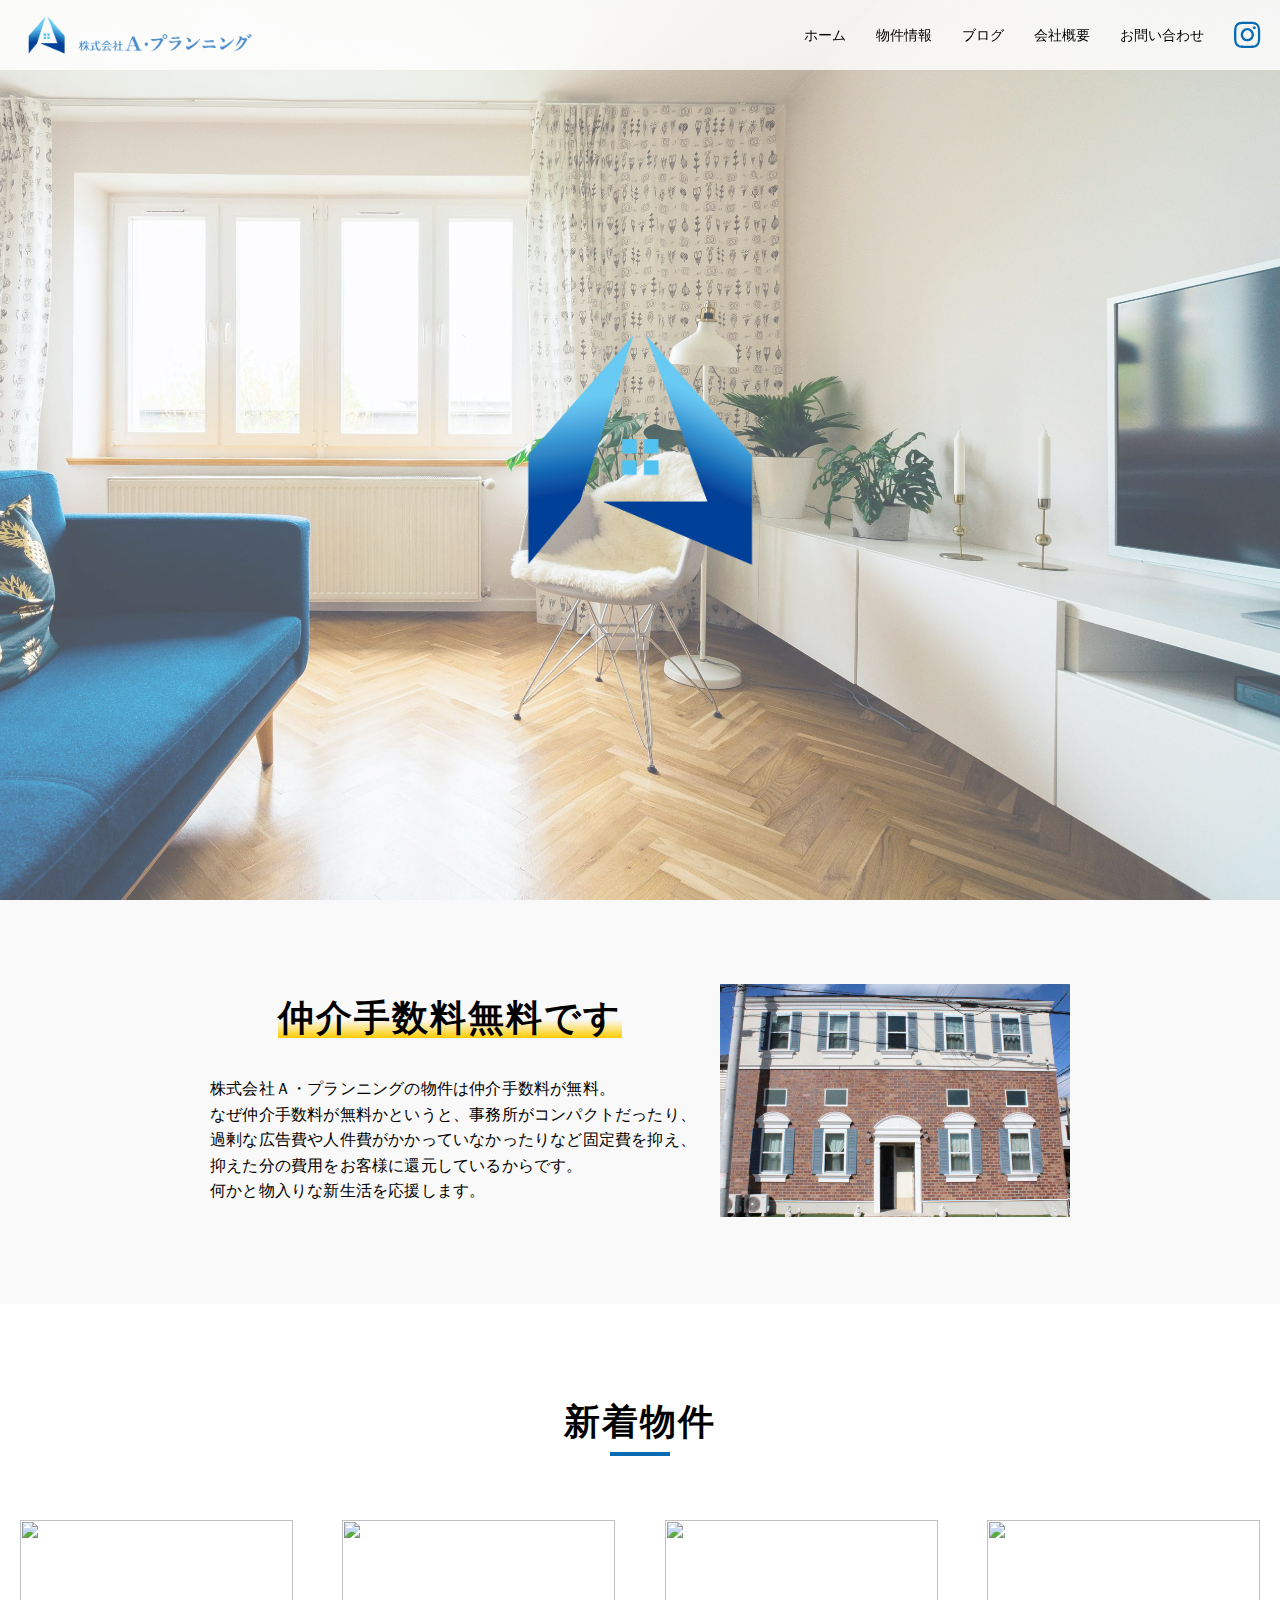
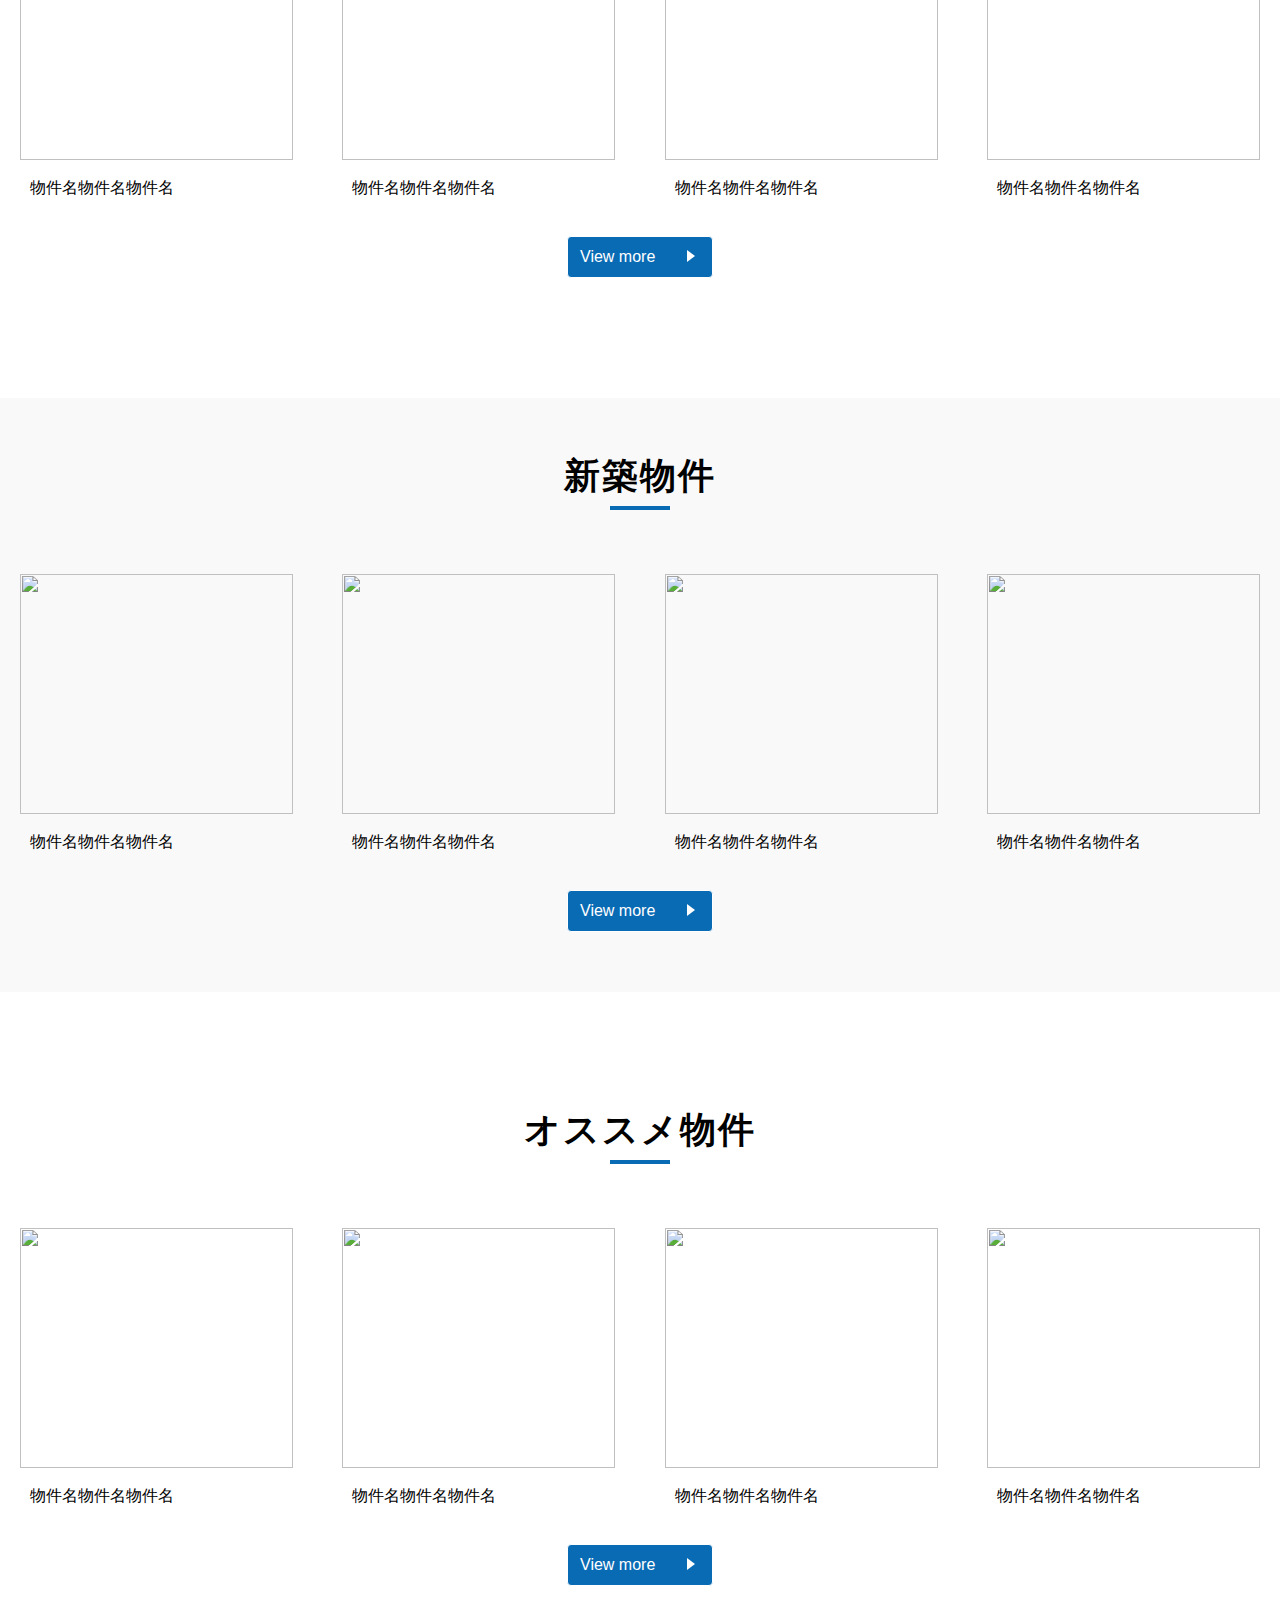
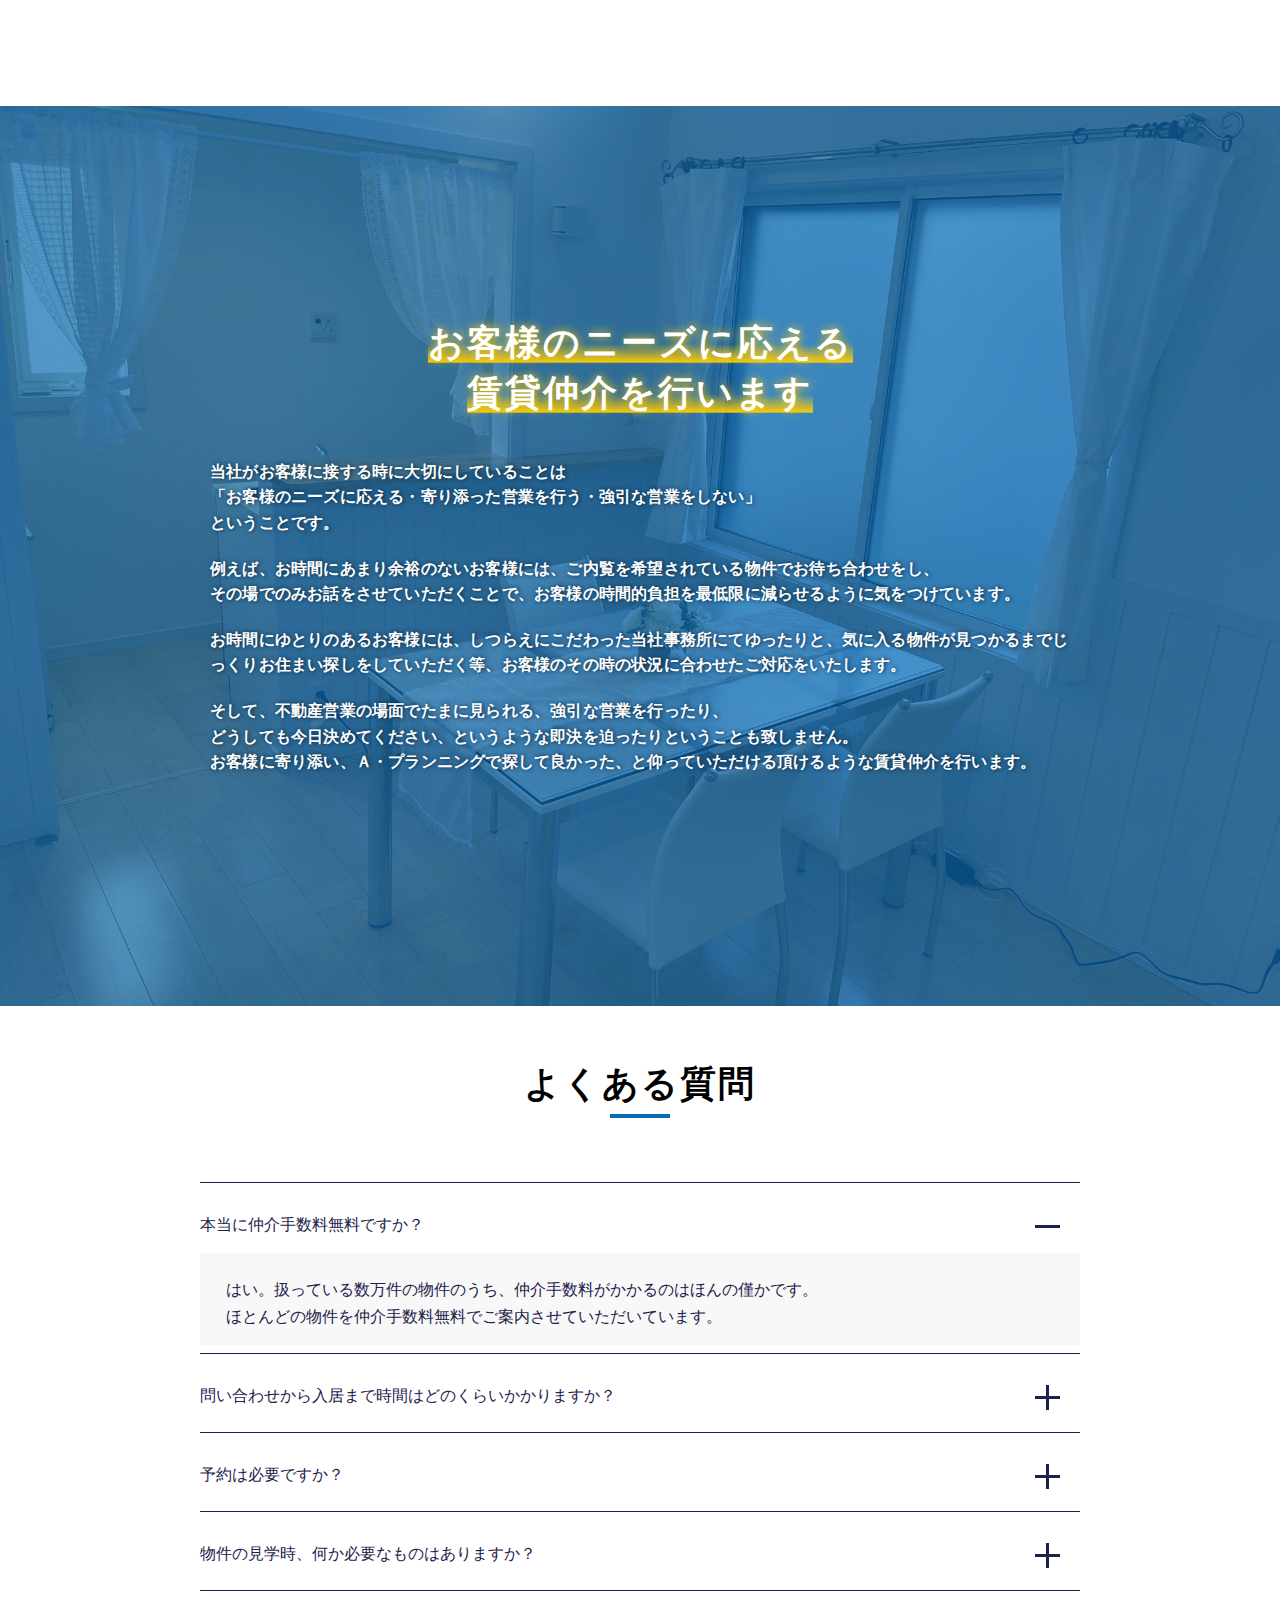
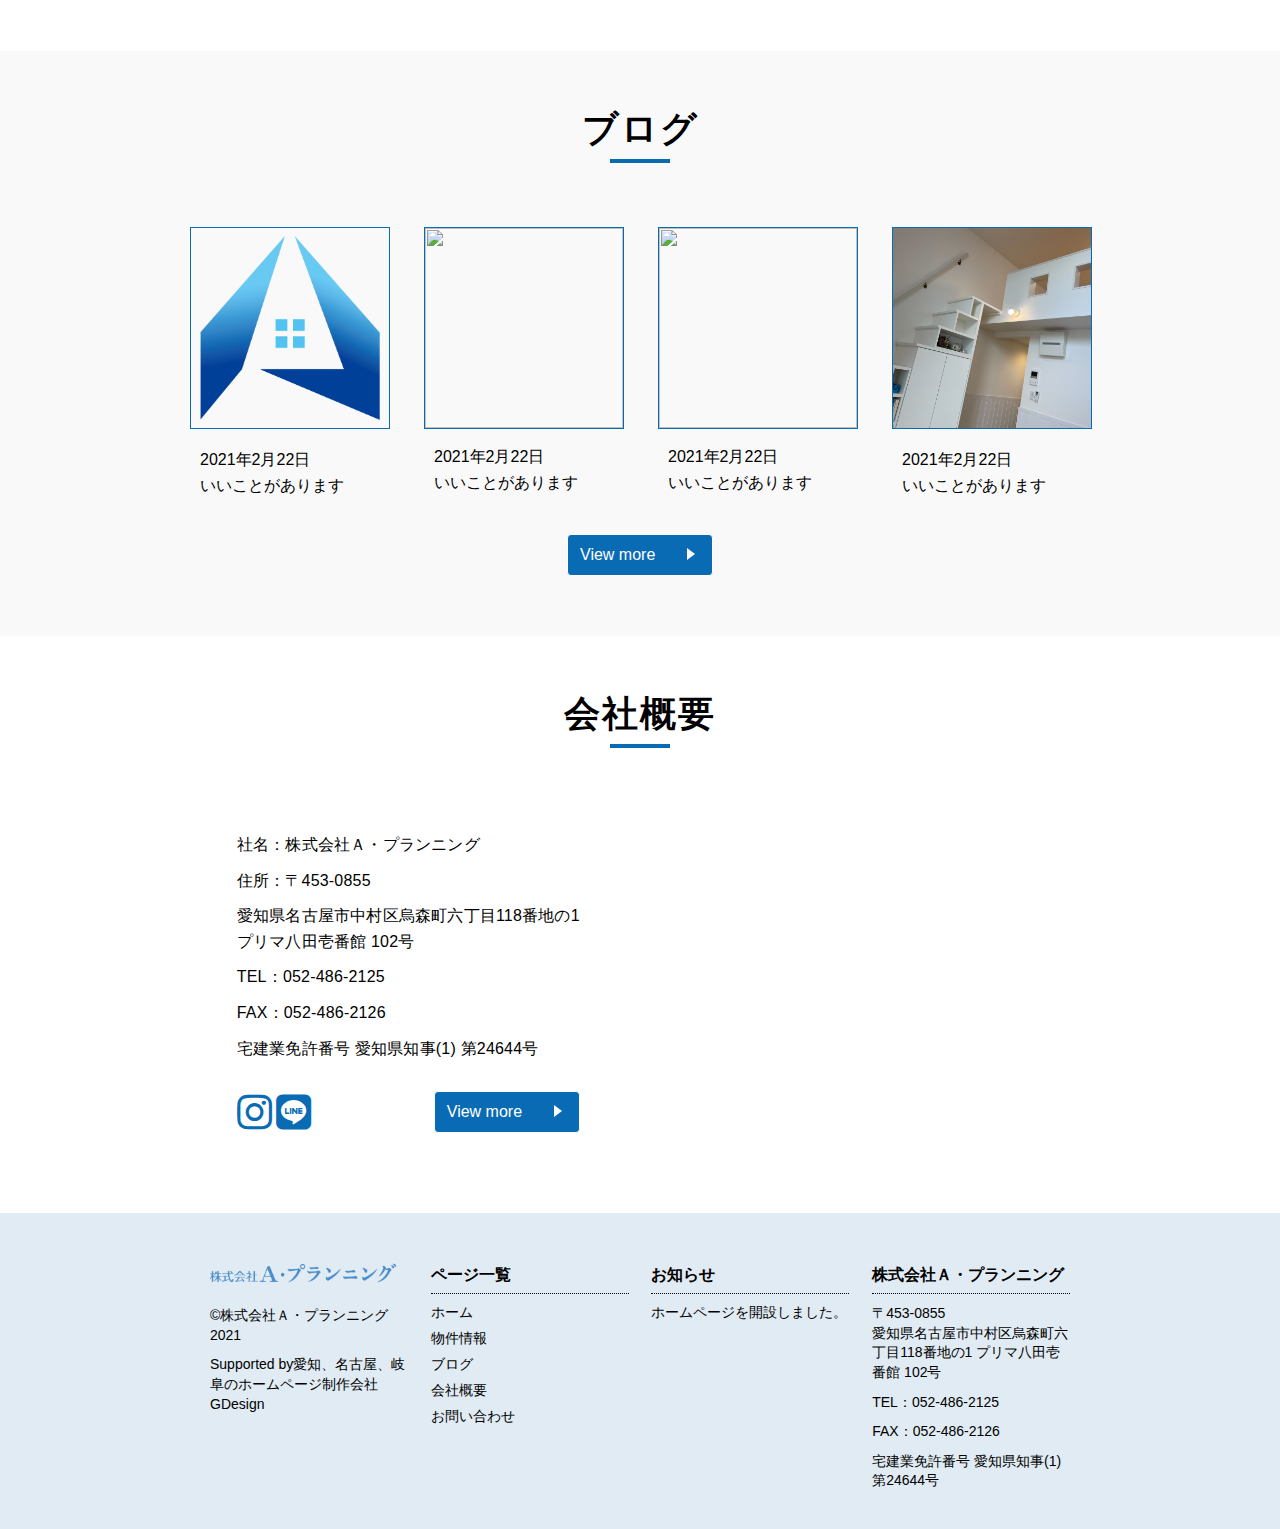
==== index.html @ 35272ea9 "Add files via upload" ====
<!DOCTYPE html>
<html lang="ja">

<head>
  <meta charset="UTF-8">
  <meta name="viewport" content="width=device-width, initial-scale=1.0">
  <meta name="description" content="">
  <title>株式会社Ａ・プランニング</title>
  <!-- ファビコン -->
  <link rel="icon" type="image/x-icon" href="img/favicon (1).ico">
  <!-- リセットcss -->
  <link rel="stylesheet" href="reset.css">
  <link rel="stylesheet" href="style.css">
  <link href="https://use.fontawesome.com/releases/v5.6.1/css/all.css" rel="stylesheet">

  <!-- swiper -->
  <!-- <link rel="stylesheet" href="https://cdnjs.cloudflare.com/ajax/libs/Swiper/4.5.0/css/swiper.min.css"> -->
  <!-- <script src="https://cdnjs.cloudflare.com/ajax/libs/Swiper/4.5.0/js/swiper.min.js"></script> -->
  <!-- aos -->
  <!-- <link href="https://unpkg.com/aos@2.3.1/dist/aos.css" rel="stylesheet"> -->
  <!-- flatpickr -->
  <!-- <link rel="stylesheet" href="https://cdn.jsdelivr.net/npm/flatpickr/dist/flatpickr.min.css"> -->
  <!-- flatpickrの色変更 -->
  <!-- <link rel="stylesheet" type="text/css" href="https://npmcdn.com/flatpickr/dist/themes/material_orange.css"> -->
  <!-- jquery -->
  <script src="https://code.jquery.com/jquery-3.5.1.min.js"></script>
</head>

<body>
  <header class="header">
    <div class="header__wrapper">
      <h1 class="header__title"><a href=""><img src="img/header-logo.png" alt="株式会社Ａ・プランニング" class="header__logo"
            width="280" height="50"></a>
      </h1>
      <div class="header__container">
        <nav class="header__nav">
          <ul class="header__list">
            <li class="header__menu"><a href="" class="header__link">ホーム</a></li>
            <li class="header__menu"><a href="" class="header__link">物件情報</a></li>
            <li class="header__menu"><a href="" class="header__link">ブログ</a></li>
            <li class="header__menu"><a href="" class="header__link">会社概要</a></li>
            <li class="header__menu"><a href="" class="header__link">お問い合わせ</a></li>
          </ul>
        </nav>
        <a href="#!" class="header__icon">
          <i class="fab fa-instagram"></i>
        </a>
        <!-- ハンバーガー -->
        <div class="header__button">
          <span class="header__button--line line1"></span>
          <span class="header__button--line line2"></span>
          <span class="header__button--line line3"></span>
        </div>
        <!-- ハンバーガーend -->
      </div>
    </div>
  </header>

  <!-- ドロワー -->
  <div class="drawer">
    <div class="drawer__container">
      <nav class="drawer__nav">
        <ul class="drawer__list">
          <li class="drawer__menu"><a href="" class="drawer__link">ホーム</a></li>
          <li class="drawer__menu"><a href="" class="drawer__link">物件情報</a></li>
          <li class="drawer__menu"><a href="" class="drawer__link">ブログ</a></li>
          <li class="drawer__menu"><a href="" class="drawer__link">会社概要</a></li>
          <li class="drawer__menu"><a href="" class="drawer__link">お問い合わせ</a></li>
        </ul>
      </nav>
      <!-- <a href="#!" class="drawer__icon">
        <i class="fab fa-instagram"></i>
      </a> -->
    </div>
  </div>

  <main>
    <section class="fv">
      <div class="fv__overlay"></div>
      <div class="fv__box">
        <img src="img/main-logo.png" alt="Aプランニング" class="fv__logo">
      </div>
    </section>

    <section class="message flex">
      <div class="message__wrapper">
        <div class="message__container">
          <h2 class="message__title title"><span class="bg">仲介手数料無料です</span></h2>
          <p class="message__content content">
            株式会社Ａ・プランニングの物件は仲介手数料が無料。<br>なぜ仲介手数料が無料かというと、事務所がコンパクトだったり、<br>過剰な広告費や人件費がかかっていなかったりなど固定費を抑え、<br>抑えた分の費用をお客様に還元しているからです。<br>何かと物入りな新生活を応援します。
          </p>
        </div>
        <div class="message__imagebox">
          <img src="img/IMG_8781.jpg" alt="" class="message__image">
        </div>
      </div>
    </section>

    <section class="newitems section">
      <h2 class="newitems__title title ba">新着物件</h2>
      <div class="newitems__wrapper section__wrapper">
        <figure class="newitem item">
          <img src="img/IMG_8780.JPG" alt="" class="newitem__image image">
          <figcaption class="newitem__name name">物件名物件名物件名</figcaption>
        </figure>
        <figure class="newitem item">
          <img src="img/IMG_8788.JPG" alt="" class="newitem__image image">
          <figcaption class="newitem__name name">物件名物件名物件名</figcaption>
        </figure>
        <figure class="newitem item">
          <img src="img/IMG_8780.JPG" alt="" class="newitem__image image">
          <figcaption class="newitem__name name">物件名物件名物件名</figcaption>
        </figure>
        <figure class="newitem item">
          <img src="img/IMG_8788.JPG" alt="" class="newitem__image image">
          <figcaption class="newitem__name name">物件名物件名物件名</figcaption>
        </figure>
      </div>
      <!-- pagenation -->
      <!-- viewmore -->
      <a href="" class="newitem__button button">View more</a>
    </section>

    <section class="pickups section">
      <div class="pickups__container">
        <h2 class="pickups__title title ba">新築物件</h2>
        <div class="pickups__wrapper section__wrapper">
          <figure class="pickup item">
            <img src="img/IMG_8788.JPG" alt="" class="pickup__image image">
            <figcaption class="pickup__name name">物件名物件名物件名</figcaption>
          </figure>
          <figure class="pickup item">
            <img src="img/IMG_8780.JPG" alt="" class="pickup__image image">
            <figcaption class="pickup__name name">物件名物件名物件名</figcaption>
          </figure>
          <figure class="pickup item">
            <img src="img/IMG_8788.JPG" alt="" class="pickup__image image">
            <figcaption class="pickup__name name">物件名物件名物件名</figcaption>
          </figure>
          <figure class="pickup item">
            <img src="img/IMG_8780.JPG" alt="" class="pickup__image image">
            <figcaption class="pickup__name name">物件名物件名物件名</figcaption>
          </figure>
        </div>
        <!-- pagenation -->
        <!-- viewmore -->
        <a href="" class="pickup__button button">View more</a>
      </div>
    </section>

    <section class="recommends section">
      <h2 class="recommends__title title ba">オススメ物件</h2>
      <div class="recommends__wrapper section__wrapper">
        <figure class="recommend item">
          <img src="img/IMG_8780.JPG" alt="" class="recommend__image image">
          <figcaption class="recommend__name name">物件名物件名物件名</figcaption>
        </figure>
        <figure class="recommend item">
          <img src="img/IMG_8788.JPG" alt="" class="recommend__image image">
          <figcaption class="recommend__name name">物件名物件名物件名</figcaption>
        </figure>
        <figure class="recommend item">
          <img src="img/IMG_8780.JPG" alt="" class="recommend__image image">
          <figcaption class="recommend__name name">物件名物件名物件名</figcaption>
        </figure>
        <figure class="recommend item">
          <img src="img/IMG_8788.JPG" alt="" class="recommend__image image">
          <figcaption class="recommend__name name">物件名物件名物件名</figcaption>
        </figure>
      </div>
      <!-- pagenation -->
      <!-- viewmore -->
      <a href="" class="recommend__button button">View more</a>
    </section>

    <section class="btm--message">
      <div class="btm--message__wrapper">
        <div class="btm--message__overlay"></div>
        <div class="btm--message__container">
          <h2 class="btm--message__title title"><span class="bg">お客様のニーズに応える<br>賃貸仲介を行います</span></h2>
          <p class="btm--message__content content">
            当社がお客様に接する時に大切にしていることは<br>「お客様のニーズに応える・寄り添った営業を行う・強引な営業をしない」<br>ということです。
          </p>
          <p class="btm--message__content content">
            例えば、お時間にあまり余裕のないお客様には、ご内覧を希望されている物件でお待ち合わせをし、<br>その場でのみお話をさせていただくことで、お客様の時間的負担を最低限に減らせるように気をつけています。
          </p>
          <p class="btm--message__content content">
            お時間にゆとりのあるお客様には、しつらえにこだわった当社事務所にてゆったりと、気に入る物件が見つかるまでじっくりお住まい探しをしていただく等、お客様のその時の状況に合わせたご対応をいたします。
          </p>
          <p class="btm--message__content content">
            そして、不動産営業の場面でたまに見られる、強引な営業を行ったり、<br>どうしても今日決めてください、というような即決を迫ったりということも致しません。<br>お客様に寄り添い、Ａ・プランニングで探して良かった、と仰っていただける頂けるような賃貸仲介を行います。
          </p>
        </div>
      </div>
    </section>


    <section class="qa">
      <h2 class="qa__title title ba">よくある質問</h2>
      <nav class="qa__nav">
        <ul class="qa__list">
          <li class="qa__question q-js open">本当に仲介手数料無料ですか？</li>
          <li class="qa__answer a-js open">はい。扱っている数万件の物件のうち、仲介手数料がかかるのはほんの僅かです。<br>ほとんどの物件を仲介手数料無料でご案内させていただいています。</li>
        </ul>
        <ul class="qa__list">
          <li class="qa__question q-js close">問い合わせから入居まで時間はどのくらいかかりますか？</li>
          <li class="qa__answer a-js close">即入居可の物件であれば、お客様からの書類ご提出にもよりますが最短で１週間ほどでのご入居も可能です。</li>
        </ul>
        <ul class="qa__list">
          <li class="qa__question q-js close">予約は必要ですか？</li>
          <li class="qa__answer a-js close">
            はい。当社は完全予約制でのご対応をさせていただいております。１組１組のお客様に丁寧にご提案させていただいております。お気軽にお問い合わせください。当日のご予約も承っております。</li>
        </ul>
        <ul class="qa__list">
          <li class="qa__question q-js close">物件の見学時、何か必要なものはありますか？</li>
          <li class="qa__answer a-js close">特にこちらからのご指定はありませんが、お急ぎの方や人気物件をご希望の方は身分証をお持ちいただけると早く審査に移れます。</li>
        </ul>
      </nav>
    </section>

    <section class="blog">
      <h2 class="blog__title title ba">ブログ</h2>
      <div class="blog__wrapper">
        <div class="blog__container">
          <img src="img/main-logo.png" alt="" class="blog__image">
          <p class="blog__date">2021年2月22日</p>
          <p class="blog__name">いいことがあります</p>
        </div>
        <div class="blog__container">
          <img src="img/IMG_8797.JPG" alt="" class="blog__image">
          <p class="blog__date">2021年2月22日</p>
          <p class="blog__name">いいことがあります</p>
        </div>
        <div class="blog__container">
          <img src="img/S__3104800.jpg" alt="" class="blog__image">
          <p class="blog__date">2021年2月22日</p>
          <p class="blog__name">いいことがあります</p>
        </div>
        <div class="blog__container">
          <img src="img/S__3104805.jpg" alt="" class="blog__image">
          <p class="blog__date">2021年2月22日</p>
          <p class="blog__name">いいことがあります</p>
        </div>
        <!-- pagenation -->
      </div>
      <a href="" class="blog__button">View more</a>
    </section>

    <section class="about">
      <h2 class="about__title title ba">会社概要</h2>
      <div class="about__wrapper flex">
        <div class="about__container">
          <p class="about__content content">社名：株式会社Ａ・プランニング</p>
          <p class="about__content content">住所：〒453-0855</p>
          <p class="about__content content">愛知県名古屋市中村区烏森町六丁目118番地の1<br class="pc-none">プリマ八田壱番館 102号</p>
          <p class="about__content content">TEL：052-486-2125</p>
          <p class="about__content content">FAX：052-486-2126</p>
          <p class="about__content content">宅建業免許番号 愛知県知事(1) 第24644号</p>
          <div class="about__inner">
            <div class="about__iconbox">
              <!-- インスタ -->
              <a href="#!" class="about__icon">
                <i class="fab fa-instagram large"></i>
              </a>
              <!-- LINE-->
              <a href="#!" class="about__icon">
                <i class="fab fa-line large"></i>
              </a>
            </div>
            <a href="" class="about__button">View more</a>
          </div>
        </div>
        <!-- google map-->
        <iframe
          src="https://www.google.com/maps/embed?pb=!1m18!1m12!1m3!1d3262.140665712375!2d136.85205971493951!3d35.15311246636163!2m3!1f0!2f0!3f0!3m2!1i1024!2i768!4f13.1!3m3!1m2!1s0x6003764d805bf479%3A0x9c7c9315e86b36c0!2z44CSNDUzLTA4NTUg5oSb55-l55yM5ZCN5Y-k5bGL5biC5Lit5p2R5Yy654OP5qOu55S677yW5LiB55uu77yR77yR77yY!5e0!3m2!1sja!2sjp!4v1614281266652!5m2!1sja!2sjp"
          width="420" height="300" style="border:0;" allowfullscreen="" loading="lazy" class="about__map"></iframe>
      </div>
    </section>

    <section class="footer">
      <div class="footer__wrapper">
        <div class="footer__container">
          <a href="" class="footer__link"><img src="img/syamei .png" alt="" class="footer__logo"></a>
          <p class="footer__content">©︎<a href="" class="footer__link">株式会社Ａ・プランニング2021</a></p>
          <p class="footer__content">Supported by<a href="http://gdesign.nagoya/"
              class="footer__link">愛知、名古屋、岐阜のホームページ制作会社GDesign</a></p>
        </div>
        <div class="footer__container page">
          <h3 class="footer__subtitle">ページ一覧</h3>
          <ul class="footer__list page">
            <li class="footer__menu page"><a href="" class="footer__link">ホーム</a></li>
            <li class="footer__menu page"><a href="" class="footer__link">物件情報</a></li>
            <li class="footer__menu page"><a href="" class="footer__link">ブログ</a></li>
            <li class="footer__menu page"><a href="" class="footer__link">会社概要</a></li>
            <li class="footer__menu page"><a href="" class="footer__link">お問い合わせ</a></li>
          </ul>
        </div>

        <table class="footer__table">
          <tr>
            <td><a href="" class="footer__link">ホーム</a></td>
            <td><a href="" class="footer__link">物件情報</a></td>
          </tr>
          <tr>
            <td><a href="" class="footer__link">ブログ</a></td>
            <td><a href="" class="footer__link">会社概要</a></td>
          </tr>
          <tr>
            <td><a href="" class="footer__link">お問い合わせ</a></td>
            <td><a href="" class="footer__link">お問い合わせ</a></td>
          </tr>
        </table>

        <div class="footer__container">
          <h3 class="footer__subtitle">お知らせ</h3>
          <ul class="footer__list">
            <li class="footer__menu"><a href="" class="footer__link">ホームページを開設しました。</a></li>
          </ul>
        </div>

        <div class="footer__container">
          <h3 class="footer__subtitle">株式会社Ａ・プランニング</h3>
          <p class="footer__content">〒453-0855<br>愛知県名古屋市中村区烏森町六丁目118番地の1 プリマ八田壱番館 102号</p>
          <p class="footer__content">TEL：052-486-2125</p>
          <p class="footer__content">FAX：052-486-2126</p>
          <p class="footer__content">宅建業免許番号 愛知県知事(1) 第24644号</p>
        </div>
      </div>
    </section>




  </main>



  <!-- aos -->
  <!-- <script src="https://unpkg.com/aos@2.3.1/dist/aos.js"></script>
  <script>
    AOS.init();
  </script> -->
  <!-- flatpickr -->
  <!-- <script src="https://cdn.jsdelivr.net/npm/flatpickr"></script>
  <script src="https://cdn.jsdelivr.net/npm/flatpickr/dist/l10n/ja.js"></script> -->
  <!-- <script>
    flatpickr.localize(flatpickr.l10ns.ja);
    flatpickr('#calendar', {
      minDate: "today",
      mode: "range"
    });
  </script> -->
  <!-- jquery -->
  <script src="https://ajax.googleapis.com/ajax/libs/jquery/2.2.4/jquery.min.js"></script>
  <script src="js/main.js"></script>
</body>

</html>
---- style.css ----
@charset "UTF-8";
/*
Theme Name: 株式会社Ａ・プランニング
*/
html {
  font-size: 10px;
}

@media screen and (max-width: 499px) {
  html {
    font-size: 8px;
  }
}

body {
  font-family: "游ゴシック体", "Yu Gothic", "ヒラギノ角ゴ Pro", "Hiragino Kaku Gothic Pro", "メイリオ", "Meiryo UI", "MS Pゴシック", "MS PGothic", sans-serif;
  font-size: 16px;
}

.fab.fa-instagram {
  font-size: 3rem;
  color: #0a6bb5;
}

.fab.fa-instagram.large {
  font-size: 4rem;
}

.fab.fa-line {
  font-size: 3rem;
  color: #0a6bb5;
}

.fab.fa-line.large {
  font-size: 4rem;
}

.title {
  margin-bottom: 40px;
  font-size: 3.6rem;
  letter-spacing: 2px;
  text-align: center;
  position: relative;
}

.title.ba {
  margin-bottom: 80px;
}

.title.ba:before {
  content: "";
  position: absolute;
  bottom: -16px;
  left: 50%;
  transform: translate(-50%, 0);
  display: inline-block;
  width: 60px;
  height: 4px;
  background-color: #0a6bb5;
}

.title > span.bg {
  background: linear-gradient(transparent 55%, #ffcc00);
}

.content {
  font-size: 1.6rem;
  line-height: 1.6;
  letter-spacing: 0.2px;
}

.header {
  width: 100%;
  height: 70px;
  padding: 0 20px;
  background: rgba(255, 255, 255, 0.8);
  box-sizing: border-box;
  position: fixed;
  top: 0;
  left: 0;
  z-index: 10;
}

.header__wrapper {
  width: 100%;
  height: 100%;
  padding: 10px 0px;
  box-sizing: border-box;
  display: flex;
  justify-content: space-between;
  align-items: center;
}

.header__title {
  width: 240px;
  height: 50px;
}

.header__logo {
  width: 100%;
  height: 100%;
  object-fit: cover;
}

.header__container {
  display: flex;
  justify-content: space-between;
  align-items: center;
}

.header__nav {
  display: flex;
  align-items: center;
}

.header__list {
  display: flex;
  justify-content: space-between;
  align-items: center;
}

.header__menu {
  margin-right: 30px;
}

.header__link {
  font-size: 1.4rem;
  color: black;
}

.header__link:hover {
  text-decoration: underline;
}

.header__icon {
  display: inline-block;
}

.header__icon:hover {
  cursor: pointer;
}

.header__button {
  width: 50px;
  height: 50px;
  position: relative;
  display: none;
}

.header__button:hover {
  cursor: pointer;
}

.header__button--line {
  display: block;
  width: 30px;
  height: 2px;
  background: black;
  position: absolute;
  left: 8px;
}

.header__button--line.line1 {
  top: 11px;
}

.header__button--line.line1.open {
  top: 22px;
  transform: rotate(-45deg);
}

.header__button--line.line2 {
  top: 22px;
}

.header__button--line.line2.open {
  display: none;
}

.header__button--line.line3 {
  top: 33px;
}

.header__button--line.line3.open {
  top: 22px;
  transform: rotate(45deg);
}

@media screen and (max-width: 767px) {
  .header {
    width: 100%;
    height: 70px;
    padding: 0 20px;
    background: rgba(255, 255, 255, 0.3);
    box-sizing: border-box;
    position: fixed;
    top: 0;
    left: 0;
    z-index: 10;
  }
  .header__wrapper {
    width: 100%;
    height: 100%;
    padding: 10px 0px;
    box-sizing: border-box;
    display: flex;
    justify-content: space-between;
    align-items: center;
  }
  .header__title {
    width: 240px;
    height: 50px;
  }
  .header__logo {
    width: 100%;
    height: 100%;
    object-fit: cover;
  }
  .header__container {
    display: flex;
    justify-content: space-between;
    align-items: center;
  }
  .header__nav {
    display: flex;
    align-items: center;
    display: none;
  }
  .header__list {
    display: flex;
    justify-content: space-between;
    align-items: center;
  }
  .header__menu {
    margin-right: 40px;
  }
  .header__link {
    font-size: 1.4rem;
    color: black;
  }
  .header__link:hover {
    text-decoration: underline;
  }
  .header__icon {
    display: inline-block;
    margin: 0 20px;
  }
  .header__button {
    width: 50px;
    height: 50px;
    position: relative;
    display: block;
  }
  .header__button--line {
    display: block;
    width: 30px;
    height: 2px;
    background: black;
    position: absolute;
    left: 8px;
  }
  .header__button--line.line1 {
    top: 11px;
  }
  .header__button--line.line2 {
    top: 22px;
  }
  .header__button--line.line3 {
    top: 33px;
  }
}

.drawer {
  width: 100%;
  height: calc(100vh - 70px);
  margin-top: 70px;
  background: rgba(0, 0, 0, 0.3);
  position: fixed;
  top: 0;
  left: 0;
  z-index: 10;
  display: none;
}

.drawer__container {
  width: 100%;
  height: 100%;
  padding-top: 40px;
  box-sizing: border-box;
  display: flex;
  flex-direction: column;
  justify-content: start;
  align-items: center;
}

.drawer__menu {
  margin-bottom: 20px;
}

.drawer__link {
  font-size: 1.6rem;
  color: black;
}

.fv {
  width: 100%;
  height: 100vh;
  background-image: url(img/main1.jpg);
  background-position: center center;
  background-repeat: no-repeat;
  background-size: cover;
  background-attachment: scroll;
  position: relative;
}

.fv__overlay {
  width: 100%;
  height: 100vh;
  background: rgba(255, 255, 255, 0.3);
  position: absolute;
  top: 0;
  left: 0;
  z-index: 2;
}

.fv__box {
  width: 540px;
  height: 250px;
  position: absolute;
  top: 50%;
  left: 50%;
  transform: translate(-50%, -50%);
  z-index: 3;
}

.fv__logo {
  width: 100%;
  height: 100%;
  object-fit: contain;
}

@media screen and (max-width: 767px) {
  .fv {
    width: 100%;
    height: 100vh;
    margin-bottom: 60px;
    background-image: url(img/main1.jpg);
    background-position: center center;
    background-repeat: no-repeat;
    background-size: cover;
    background-attachment: scroll;
    position: relative;
  }
  .fv__overlay {
    width: 100%;
    height: 100vh;
    background: rgba(255, 255, 255, 0.3);
    position: absolute;
    top: 0;
    left: 0;
    z-index: 2;
  }
  .fv__box {
    width: 30%;
    height: 24%;
    position: absolute;
    top: 50%;
    left: 50%;
    transform: translate(-50%, -50%);
    z-index: 3;
  }
  .fv__logo {
    width: 100%;
    height: 100%;
    object-fit: contain;
  }
}

.message {
  width: 100%;
  padding: 80px 0;
  margin-bottom: 40px;
  background: rgba(227, 227, 227, 0.2);
}

.message__wrapper {
  width: 100%;
  max-width: 900px;
  padding: 0 20px;
  margin: 0 auto;
  box-sizing: border-box;
  display: flex;
  align-items: center;
}

.message__container {
  width: 500px;
  padding: 20px 20px 20px 0;
  box-sizing: border-box;
}

.message__content {
  white-space: nowrap;
}

.message__content.wrap {
  white-space: normal;
}

.message__imagebox {
  width: calc(100% - 500px);
  height: auto;
  padding-left: 10px;
  box-sizing: border-box;
}

.message__image {
  width: 100%;
  object-fit: contain;
}

@media screen and (max-width: 767px) {
  .message {
    width: 100%;
    padding: 80px 0;
    margin-bottom: 40px;
    background: rgba(227, 227, 227, 0.2);
  }
  .message__wrapper {
    width: 100%;
    max-width: 900px;
    padding: 0 20px;
    margin: 0 auto;
    box-sizing: border-box;
    display: flex;
    align-items: center;
    flex-direction: column;
  }
  .message__container {
    width: 500px;
    width: 100%;
    padding: 0;
    padding-bottom: 20px;
    box-sizing: border-box;
  }
  .message__content {
    white-space: normal;
    text-align: center;
  }
  .message__content.wrap {
    white-space: normal;
  }
  .message__imagebox {
    width: calc(100% - 420px);
    width: 100%;
    height: auto;
    height: 300px;
  }
  .message__image {
    width: 100%;
    height: 100%;
    object-fit: cover;
  }
}

.section {
  width: 100%;
  padding: 60px 20px;
  margin-bottom: 60px;
  box-sizing: border-box;
}

.section.pickups {
  background: rgba(227, 227, 227, 0.2);
}

.section__wrapper {
  width: 100%;
  box-sizing: border-box;
  margin: 0 auto;
  display: flex;
  justify-content: space-between;
}

@media screen and (max-width: 767px) {
  .section__wrapper {
    display: flex;
    flex-wrap: wrap;
  }
}

.item {
  width: 22%;
  margin-bottom: 40px;
}

@media screen and (max-width: 767px) {
  .item {
    width: 45%;
  }
}

@media screen and (max-width: 499px) {
  .item {
    width: 100%;
  }
}

.image {
  width: 100%;
  height: 240px;
  padding-bottom: 20px;
  object-fit: cover;
}

.name {
  font-size: 1.6rem;
  padding-left: 10px;
}

.button {
  display: block;
  width: 120px;
  padding: 12px;
  margin: 0 auto;
  font-size: 1.6rem;
  border: 1px solid;
  border-radius: 4px;
  background: #0a6bb5;
  color: white;
  position: relative;
}

.button:after {
  content: "";
  display: inline-block;
  width: 0;
  height: 0;
  margin: 0 0 0 2em;
  border: 6px solid transparent;
  border-right: 0 solid transparent;
  border-left: 8px solid white;
}

.btm--message {
  width: 100%;
  margin: 0 auto 60px;
}

.btm--message__wrapper {
  width: 100%;
  height: 100vh;
  background-image: url(img/S__3104794.jpg);
  background-position: center;
  background-repeat: no-repeat;
  background-size: cover;
  background-attachment: scroll;
  position: relative;
  z-index: 0;
}

.btm--message__overlay {
  width: 100%;
  height: 100vh;
  background: rgba(10, 107, 181, 0.7);
  position: absolute;
  top: 0;
  left: 0;
  z-index: 2;
}

.btm--message__container {
  width: 100%;
  max-width: 900px;
  padding: 40px 20px;
  margin: 0 auto;
  box-sizing: border-box;
  position: absolute;
  top: 50%;
  left: 50%;
  transform: translate(-50%, -50%);
  z-index: 3;
}

.btm--message__title {
  color: white;
  line-height: 1.4;
  text-shadow: #ffcc00 1px 0 10px;
}

.btm--message__content {
  color: white;
  font-weight: bold;
  margin-bottom: 20px;
  text-shadow: #00213a 1px 0 4px;
}

@media screen and (max-width: 767px) {
  .btm--message {
    width: 100%;
    margin: 0 auto 60px;
  }
  .btm--message__wrapper {
    width: 100%;
    height: 120vh;
    background-image: url(img/S__3104794.jpg);
    background-position: center;
    background-repeat: no-repeat;
    background-size: cover;
    background-attachment: scroll;
    position: relative;
    z-index: 0;
  }
  .btm--message__overlay {
    width: 100%;
    height: 120vh;
    background: rgba(10, 107, 181, 0.7);
    position: absolute;
    top: 0;
    left: 0;
    z-index: 2;
  }
  .btm--message__container {
    width: 100%;
    max-width: 900px;
    padding: 40px 20px;
    margin: 0 auto;
    box-sizing: border-box;
    position: absolute;
    top: 50%;
    left: 50%;
    transform: translate(-50%, -50%);
    z-index: 3;
  }
  .btm--message__title {
    color: white;
    line-height: 1.4;
    text-shadow: #ffcc00 1px 0 10px;
  }
  .btm--message__content {
    color: white;
    margin-bottom: 20px;
    text-shadow: #00213a 1px 0 4px;
  }
}

.qa {
  width: 100%;
  margin-bottom: 60px;
}

.qa__nav {
  width: 100%;
  max-width: 900px;
  box-sizing: border-box;
  margin: 0 auto;
  padding: 0 10px;
}

.qa__list {
  border-top: 1px solid #1B224C;
  padding: 0 0 7.5px 0;
}

.qa__list:nth-of-type(4) {
  border-bottom: 1px solid #1B224C;
}

.qa__question {
  width: 100%;
  font-size: 1.6rem;
  color: #1B224C;
  line-height: 1.6875;
  padding: 28.5px 0 15px;
  position: relative;
}

.qa__question::after, .qa__question::before {
  display: inline-block;
  content: "";
  width: 25px;
  height: 3px;
  background: #1B224C;
  position: absolute;
  bottom: 25px;
  right: 20.5px;
}

.qa__question.close::after {
  transform: rotate(90deg);
}

.qa__answer {
  width: 100%;
  font-size: 1.6rem;
  color: #1B224C;
  line-height: 1.6875;
  background: #f8f8f8;
  box-sizing: border-box;
  padding: 23px 10px 15px 25.5px;
}

.qa__answer.close {
  display: none;
}

@media screen and (max-width: 999px) {
  .qa__question {
    box-sizing: border-box;
    padding: 28.5px 10px 15px;
  }
}

.blog {
  width: 100%;
  padding: 60px 20px;
  margin-bottom: 60px;
  box-sizing: border-box;
  background: rgba(227, 227, 227, 0.2);
}

.blog__wrapper {
  width: 100%;
  max-width: 900px;
  box-sizing: border-box;
  margin: 0 auto;
  display: flex;
  justify-content: space-between;
}

.blog__container {
  width: 22%;
  margin-bottom: 40px;
}

.blog__image {
  width: 100%;
  height: 200px;
  object-fit: cover;
  border: 1px solid #0a6bb5;
  margin-bottom: 20px;
}

.blog__date {
  font-size: 1.6rem;
  padding-left: 10px;
  margin-bottom: 10px;
}

.blog__name {
  font-size: 1.6rem;
  padding-left: 10px;
}

.blog__button {
  display: block;
  width: 120px;
  padding: 12px;
  margin: 0 auto;
  font-size: 1.6rem;
  border: 1px solid;
  border-radius: 4px;
  background: #0a6bb5;
  color: white;
}

.blog__button:after {
  content: "";
  display: inline-block;
  width: 0;
  height: 0;
  margin: 0 0 0 2em;
  border: 6px solid transparent;
  border-right: 0 solid transparent;
  border-left: 8px solid white;
}

@media screen and (max-width: 767px) {
  .blog__wrapper {
    display: flex;
    flex-wrap: wrap;
  }
  .blog__container {
    width: 45%;
  }
}

@media screen and (max-width: 499px) {
  .blog__container {
    width: 100%;
  }
}

.about {
  width: 100%;
  margin-bottom: 60px;
}

.about__wrapper {
  display: flex;
  justify-content: space-around;
  max-width: 900px;
  padding: 0 20px;
  margin: 0 auto;
  box-sizing: border-box;
}

.about__container {
  padding: 20px 20px 20px 10px;
  box-sizing: border-box;
}

.about__content {
  margin-bottom: 10px;
}

.about__inner {
  display: flex;
  justify-content: space-between;
  align-items: center;
  padding-top: 20px;
}

.about__icon {
  display: inline-block;
}

.about__icon:hover {
  cursor: pointer;
}

.about__button {
  display: block;
  width: 120px;
  padding: 12px;
  font-size: 1.6rem;
  border: 1px solid;
  border-radius: 4px;
  background: #0a6bb5;
  color: white;
}

.about__button:after {
  content: "";
  display: inline-block;
  width: 0;
  height: 0;
  margin: 0 0 0 2em;
  border: 6px solid transparent;
  border-right: 0 solid transparent;
  border-left: 8px solid white;
}

@media screen and (max-width: 767px) {
  .about {
    width: 100%;
    margin-bottom: 60px;
  }
  .about__wrapper {
    display: block;
    max-width: 900px;
    margin: 0 auto;
  }
  .about__container {
    padding: 20px 20px;
    box-sizing: border-box;
  }
  .about__content {
    margin-bottom: 10px;
  }
  .about__map {
    width: 100%;
  }
}

.footer {
  width: 100%;
  padding: 54px 0 28px;
  background: rgba(180, 205, 225, 0.4);
}

.footer__wrapper {
  width: 100%;
  max-width: 900px;
  padding: 0 20px;
  margin: 0 auto;
  box-sizing: border-box;
  display: flex;
  justify-content: space-between;
}

.footer__container {
  width: 23%;
}

.footer__logo {
  width: 100%;
  height: 24px;
  object-fit: cover;
  margin: -6px 0 18px -6px;
}

.footer__content {
  font-size: 1.4rem;
  line-height: 1.4;
  margin-bottom: 10px;
}

.footer__link {
  text-decoration: none;
  font-size: 1.4rem;
  color: black;
}

.footer__link:hover {
  color: rgba(0, 0, 0, 0.3);
}

.footer__subtitle {
  font-size: 1.6rem;
  margin-bottom: 10px;
  padding-bottom: 10px;
  border-bottom: 1px dotted;
}

.footer__list {
  list-style: none;
}

.footer__menu {
  margin-bottom: 10px;
}

.footer__table {
  display: none;
}

@media screen and (max-width: 679px) {
  .footer {
    width: 100%;
    padding: 54px 0 28px;
    background: rgba(180, 205, 225, 0.4);
  }
  .footer__wrapper {
    width: 100%;
    max-width: 900px;
    padding: 0 20px;
    margin: 0 auto;
    box-sizing: border-box;
    display: block;
  }
  .footer__container {
    width: 23%;
    width: 100%;
    display: flex;
    flex-direction: column;
    justify-content: center;
    margin-bottom: 20px;
  }
  .footer__container.page {
    display: none;
  }
  .footer__link {
    text-align: center;
  }
  .footer__logo {
    width: 80%;
    height: 24px;
    height: 60px;
    object-fit: cover;
    margin: 0 auto 20px;
  }
  .footer__content {
    font-size: 1.4rem;
    line-height: 1.4;
    margin-bottom: 10px;
  }
  .footer__link {
    text-decoration: none;
    font-size: 1.4rem;
    color: black;
  }
  .footer__link:hover {
    color: rgba(0, 0, 0, 0.3);
  }
  .footer__subtitle {
    font-size: 1.6rem;
    margin-bottom: 10px;
    padding-bottom: 10px;
    border-bottom: 1px dotted;
  }
  .footer__list {
    list-style: none;
  }
  .footer__menu {
    margin-bottom: 10px;
  }
  .footer__menu.page {
    border: 1px solid;
  }
  .footer__table {
    display: table;
    width: 100%;
    table-layout: fixed;
    margin-bottom: 20px;
    border-collapse: collapse;
    margin-bottom: 40px;
  }
}

td {
  border-top: 1px dotted;
  border-bottom: 1px dotted;
  padding: 10px 0 10px 10px;
}

td:nth-of-type(2n) {
  border-left: 1px dotted;
}
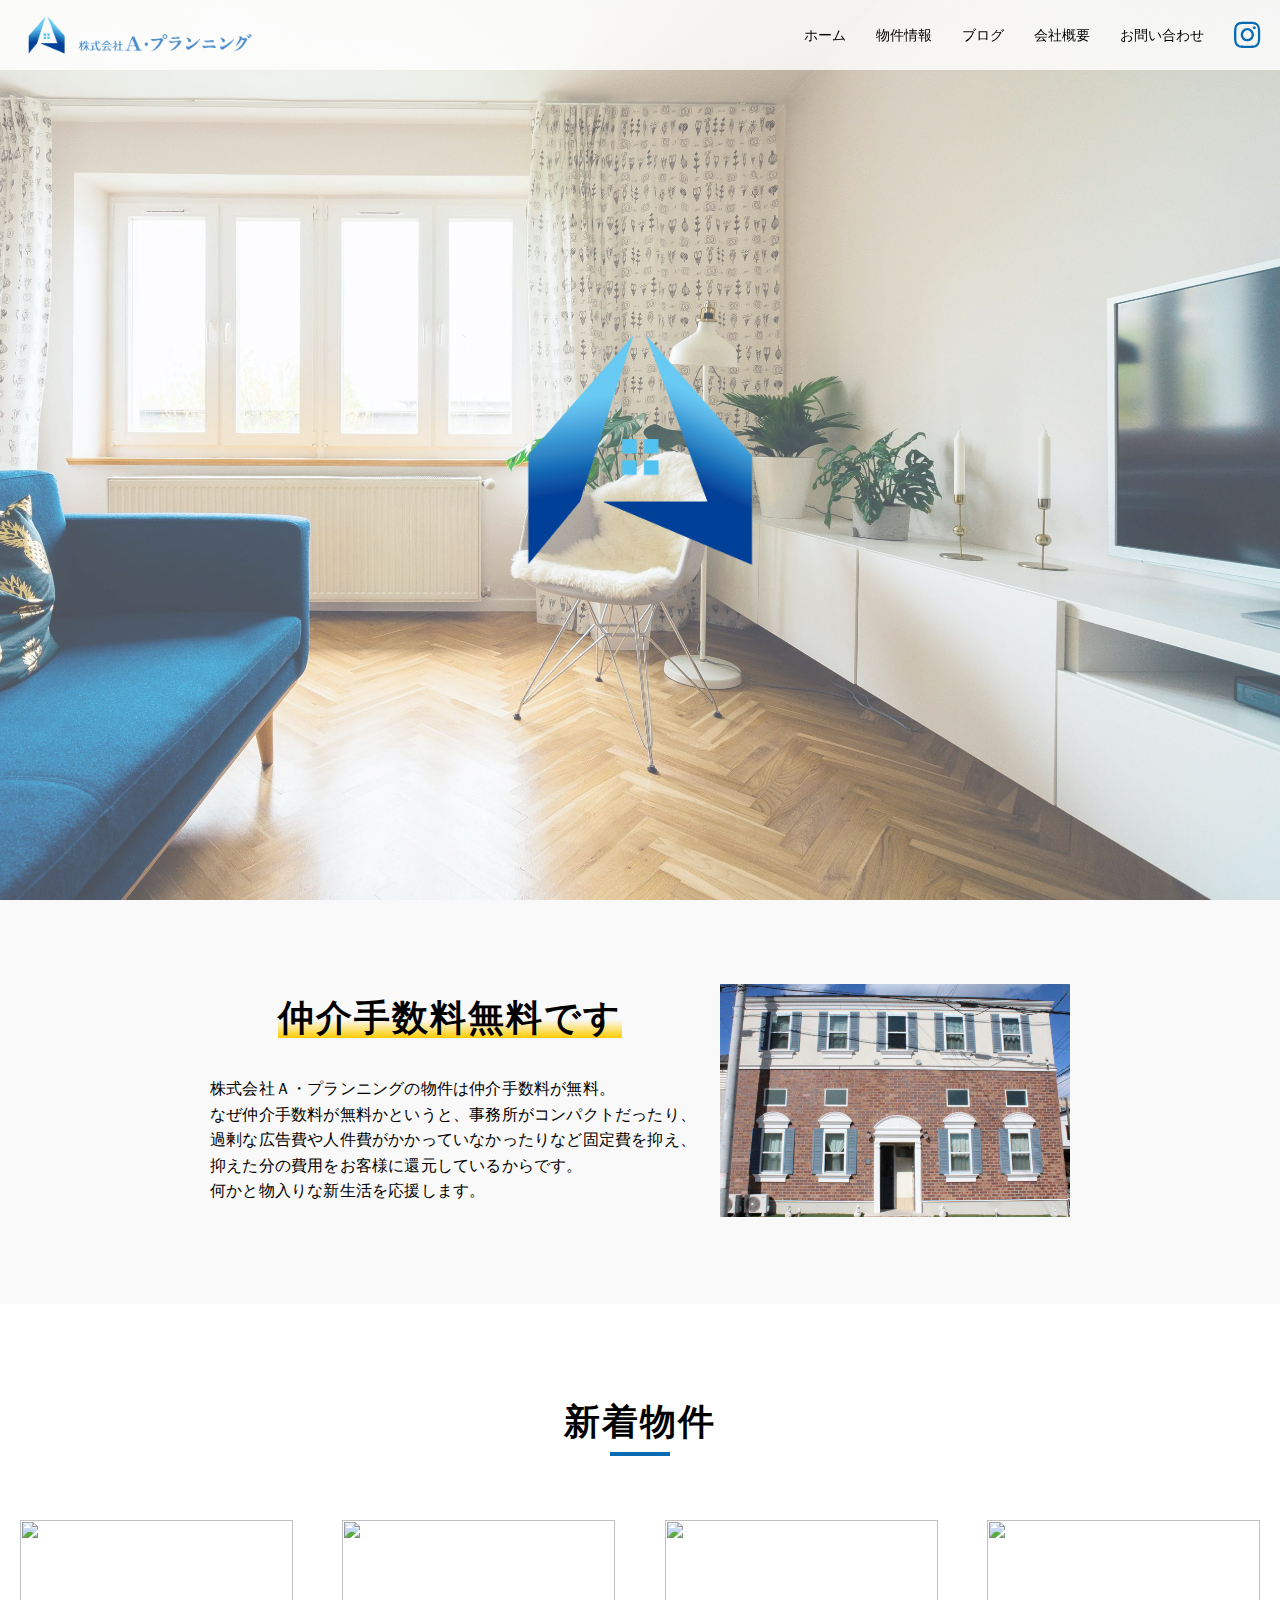
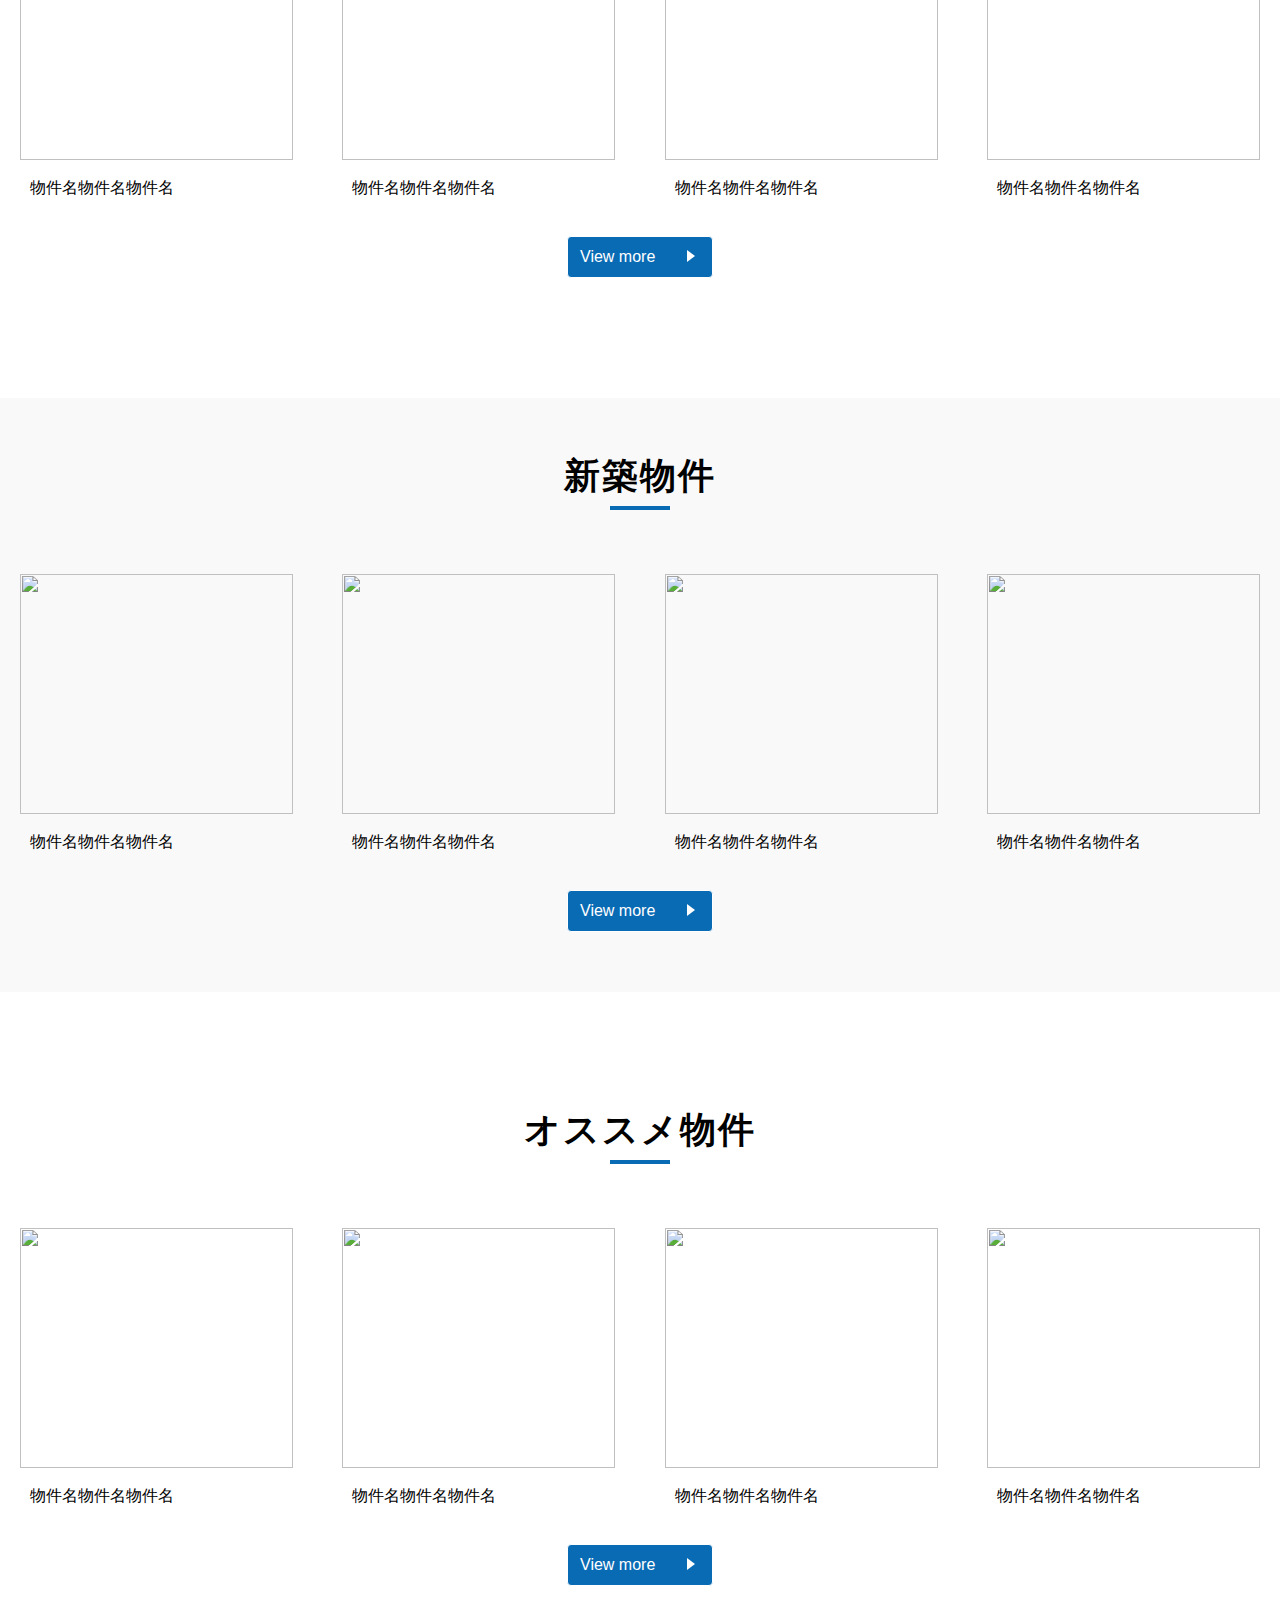
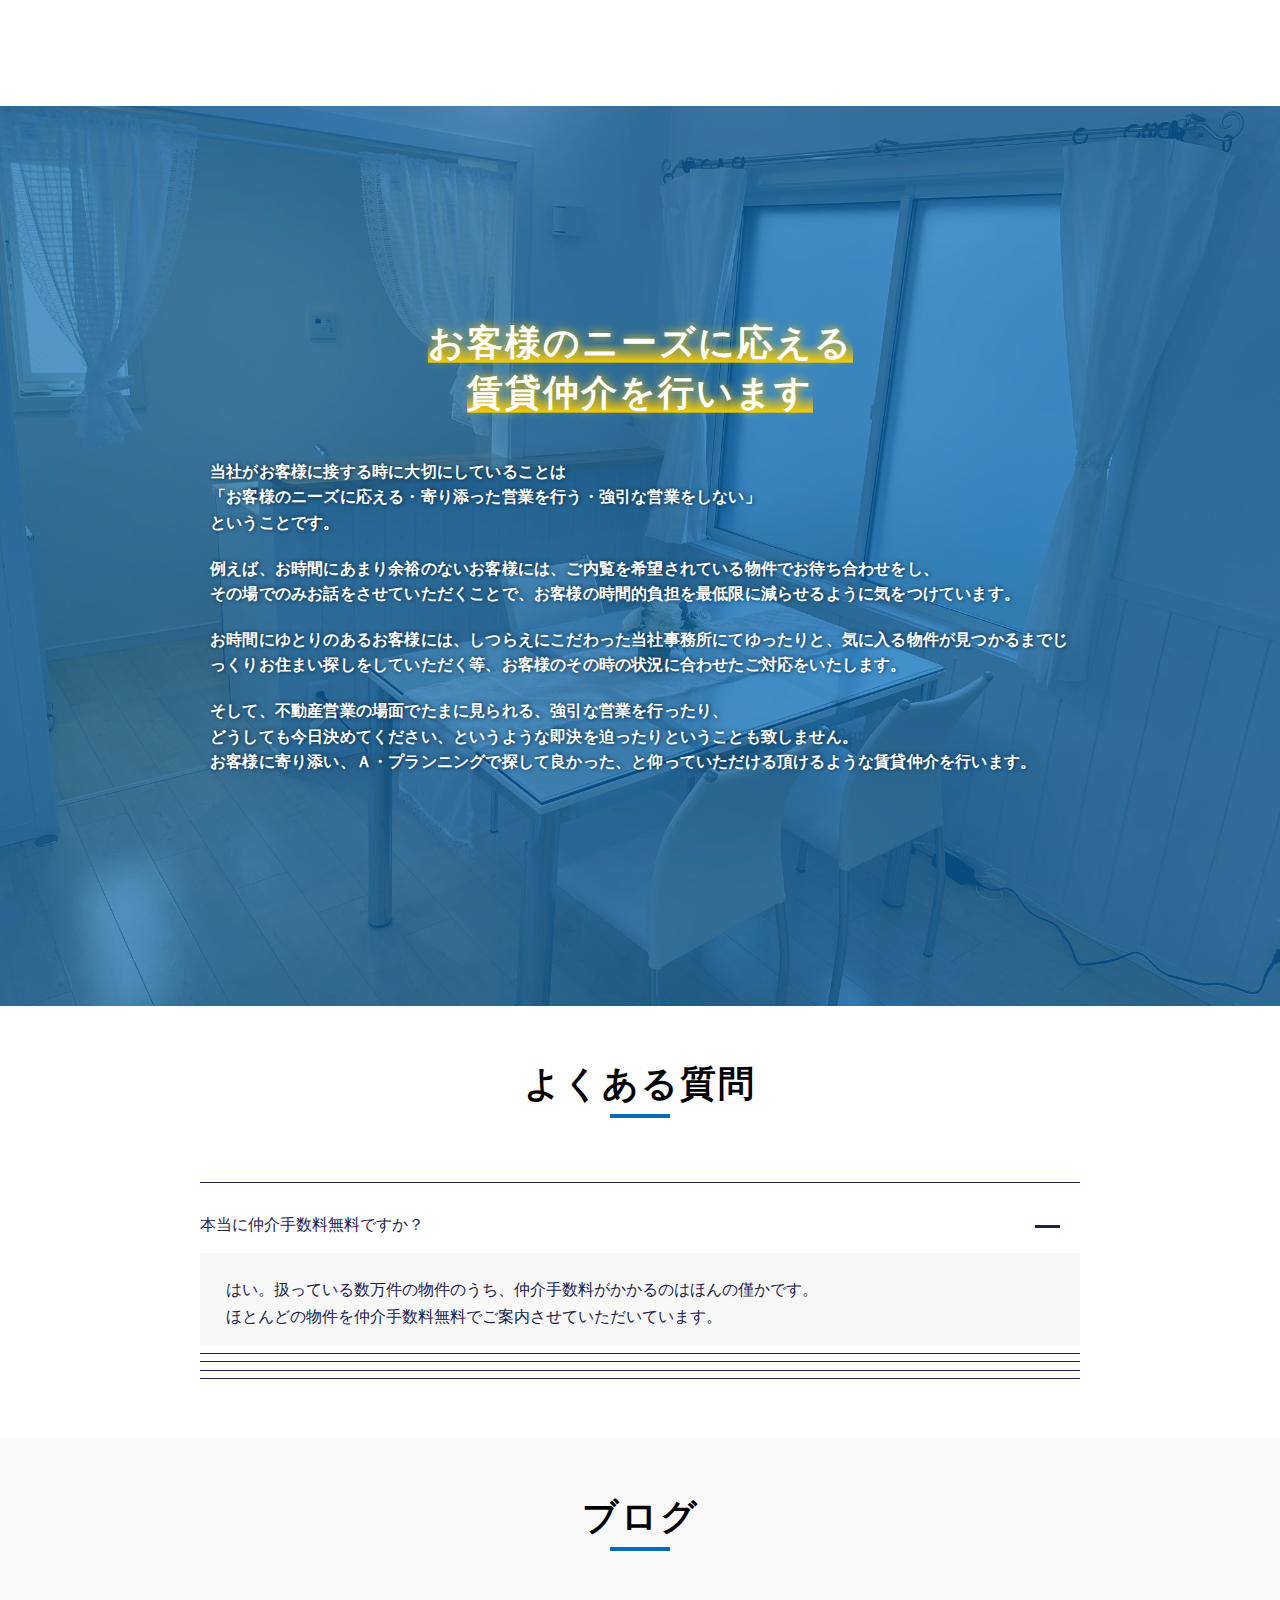
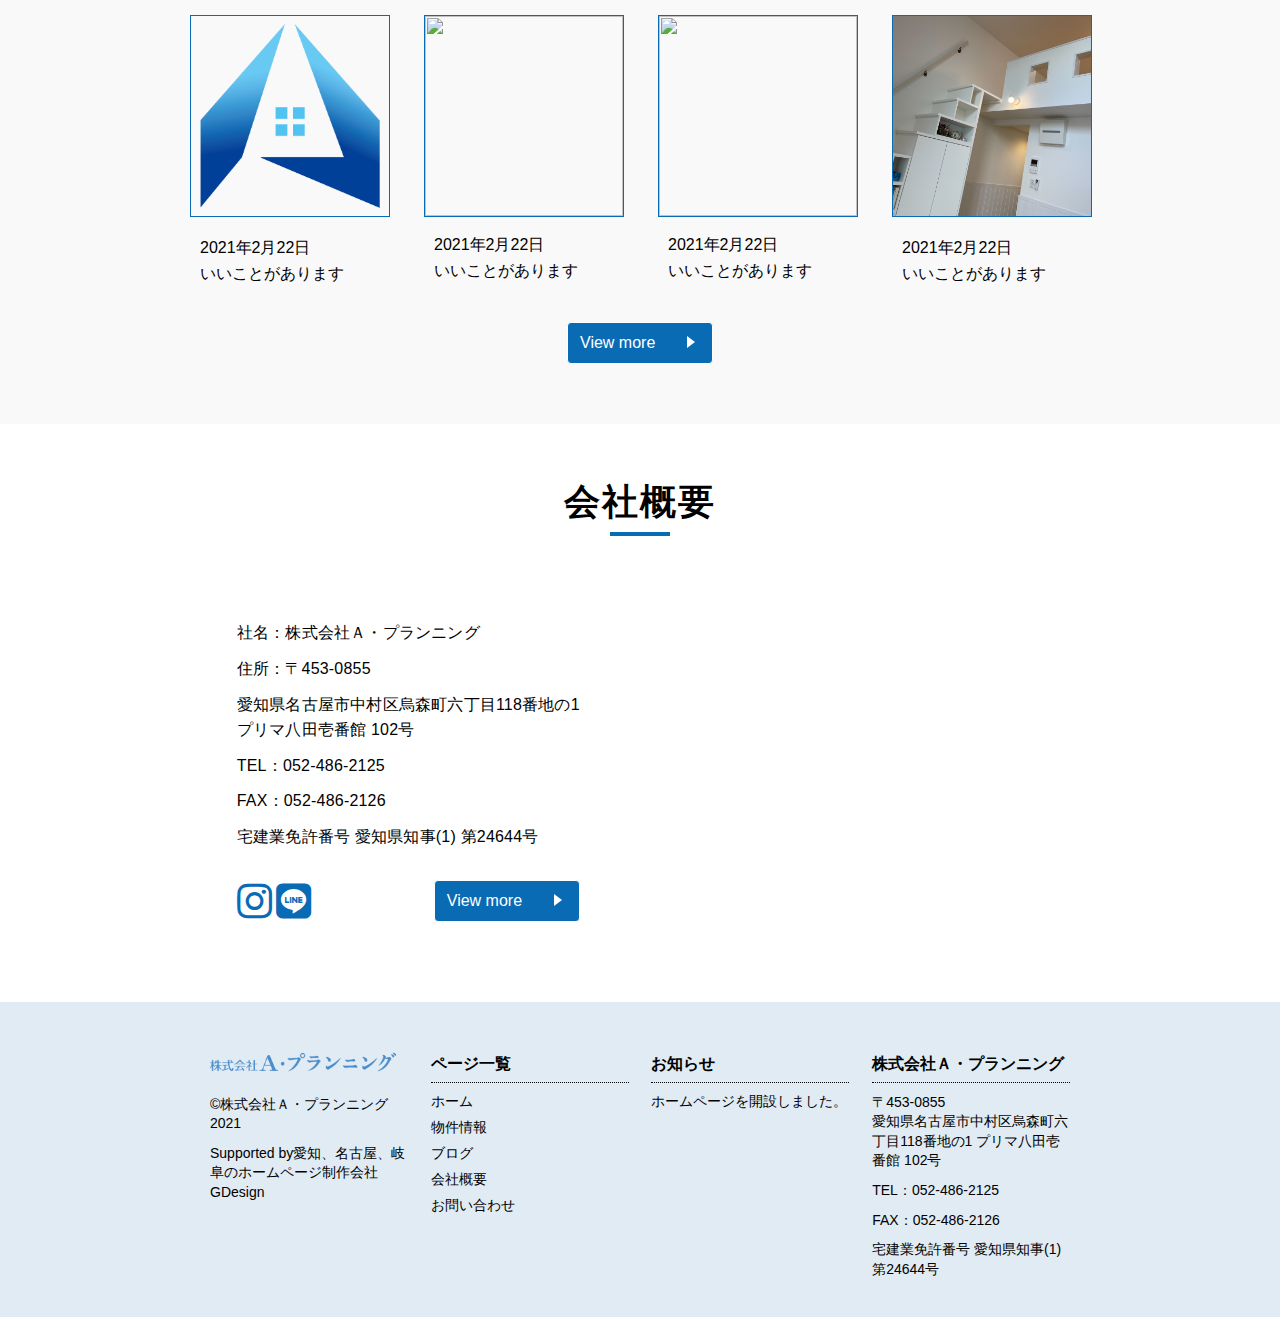
==== commit 727583b5: "Add files via upload" ====
--- a/index.html
+++ b/index.html
@@ -7,7 +7,7 @@
   <meta name="description" content="">
   <title>株式会社Ａ・プランニング</title>
   <!-- ファビコン -->
-  <link rel="icon" type="image/x-icon" href="img/favicon (1).ico">
+  <link rel="icon" type="image/x-icon" href="img/favicon.ico">
   <!-- リセットcss -->
   <link rel="stylesheet" href="reset.css">
   <link rel="stylesheet" href="style.css">
@@ -59,6 +59,9 @@
   <!-- ドロワー -->
   <div class="drawer">
     <div class="drawer__container">
+      <h1 class="drawer__title"><a href=""><img src="img/header-logo.png" alt="株式会社Ａ・プランニング" class="drawer__logo"
+            width="280" height="50"></a>
+      </h1>
       <nav class="drawer__nav">
         <ul class="drawer__list">
           <li class="drawer__menu"><a href="" class="drawer__link">ホーム</a></li>
@@ -68,9 +71,25 @@
           <li class="drawer__menu"><a href="" class="drawer__link">お問い合わせ</a></li>
         </ul>
       </nav>
-      <!-- <a href="#!" class="drawer__icon">
-        <i class="fab fa-instagram"></i>
-      </a> -->
+      <div class="drawer__inner">
+        <div class="drawer__iconbox">
+          <!-- インスタ -->
+          <a href="#!" class="drawer__icon">
+            <i class="fab fa-instagram small"></i>
+          </a>
+          <!-- LINE-->
+          <a href="#!" class="drawer__icon">
+            <i class="fab fa-line small"></i>
+          </a>
+        </div>
+      </div>
+      <!-- ハンバーガー -->
+      <div class="drawer__button">
+        <span class="drawer__button--line line1"></span>
+        <span class="drawer__button--line line2"></span>
+        <span class="drawer__button--line line3"></span>
+      </div>
+      <!-- ハンバーガーend -->
     </div>
   </div>
 
@@ -200,7 +219,8 @@
       <nav class="qa__nav">
         <ul class="qa__list">
           <li class="qa__question q-js open">本当に仲介手数料無料ですか？</li>
-          <li class="qa__answer a-js open">はい。扱っている数万件の物件のうち、仲介手数料がかかるのはほんの僅かです。<br>ほとんどの物件を仲介手数料無料でご案内させていただいています。</li>
+          <li class="qa__answer a-js open">はい。扱っている数万件の物件のうち、仲介手数料がかかるのはほんの僅かです。<br>ほとんどの物件を仲介手数料無料でご案内させていただいています。
+          </li>
         </ul>
         <ul class="qa__list">
           <li class="qa__question q-js close">問い合わせから入居まで時間はどのくらいかかりますか？</li>
--- a/style.css
+++ b/style.css
@@ -17,6 +17,10 @@
   font-size: 16px;
 }
 
+.close {
+  display: none;
+}
+
 .fab.fa-instagram {
   font-size: 3rem;
   color: #0a6bb5;
@@ -26,6 +30,11 @@
   font-size: 4rem;
 }
 
+.fab.fa-instagram.small {
+  font-size: 2.4rem;
+  margin-right: 20px;
+}
+
 .fab.fa-line {
   font-size: 3rem;
   color: #0a6bb5;
@@ -33,6 +42,10 @@
 
 .fab.fa-line.large {
   font-size: 4rem;
+}
+
+.fab.fa-line.small {
+  font-size: 2.4rem;
 }
 
 .title {
@@ -191,7 +204,7 @@
     width: 100%;
     height: 70px;
     padding: 0 20px;
-    background: rgba(255, 255, 255, 0.3);
+    background: rgba(255, 255, 255, 0.8);
     box-sizing: border-box;
     position: fixed;
     top: 0;
@@ -272,34 +285,77 @@
 
 .drawer {
   width: 100%;
-  height: calc(100vh - 70px);
-  margin-top: 70px;
-  background: rgba(0, 0, 0, 0.3);
+  height: 100vh;
+  background: linear-gradient(to right, transparent, rgba(255, 255, 255, 0.9) 35%, rgba(255, 255, 255, 0.9) 65%, transparent);
   position: fixed;
   top: 0;
   left: 0;
-  z-index: 10;
+  z-index: 20;
   display: none;
 }
 
 .drawer__container {
   width: 100%;
   height: 100%;
-  padding-top: 40px;
   box-sizing: border-box;
   display: flex;
   flex-direction: column;
-  justify-content: start;
+  justify-content: center;
   align-items: center;
 }
 
+.drawer__title {
+  width: 240px;
+  height: 50px;
+  margin-bottom: 40px;
+}
+
+.drawer__logo {
+  width: 100%;
+  height: 100%;
+  object-fit: cover;
+}
+
 .drawer__menu {
-  margin-bottom: 20px;
+  margin-bottom: 40px;
+  text-align: center;
 }
 
 .drawer__link {
   font-size: 1.6rem;
   color: black;
+}
+
+.drawer__button {
+  width: 50px;
+  height: 50px;
+  position: absolute;
+  top: 10px;
+  right: 20px;
+}
+
+.drawer__button--line {
+  display: block;
+  width: 30px;
+  height: 2px;
+  background: black;
+  position: absolute;
+  left: 8px;
+}
+
+.drawer__button--line.line1 {
+  top: 22px;
+  transform: rotate(45deg);
+}
+
+.drawer__button--line.line2 {
+  display: none;
+  top: 22px;
+}
+
+.drawer__button--line.line3 {
+  top: 22px;
+  transform: rotate(-45deg);
 }
 
 .fv {
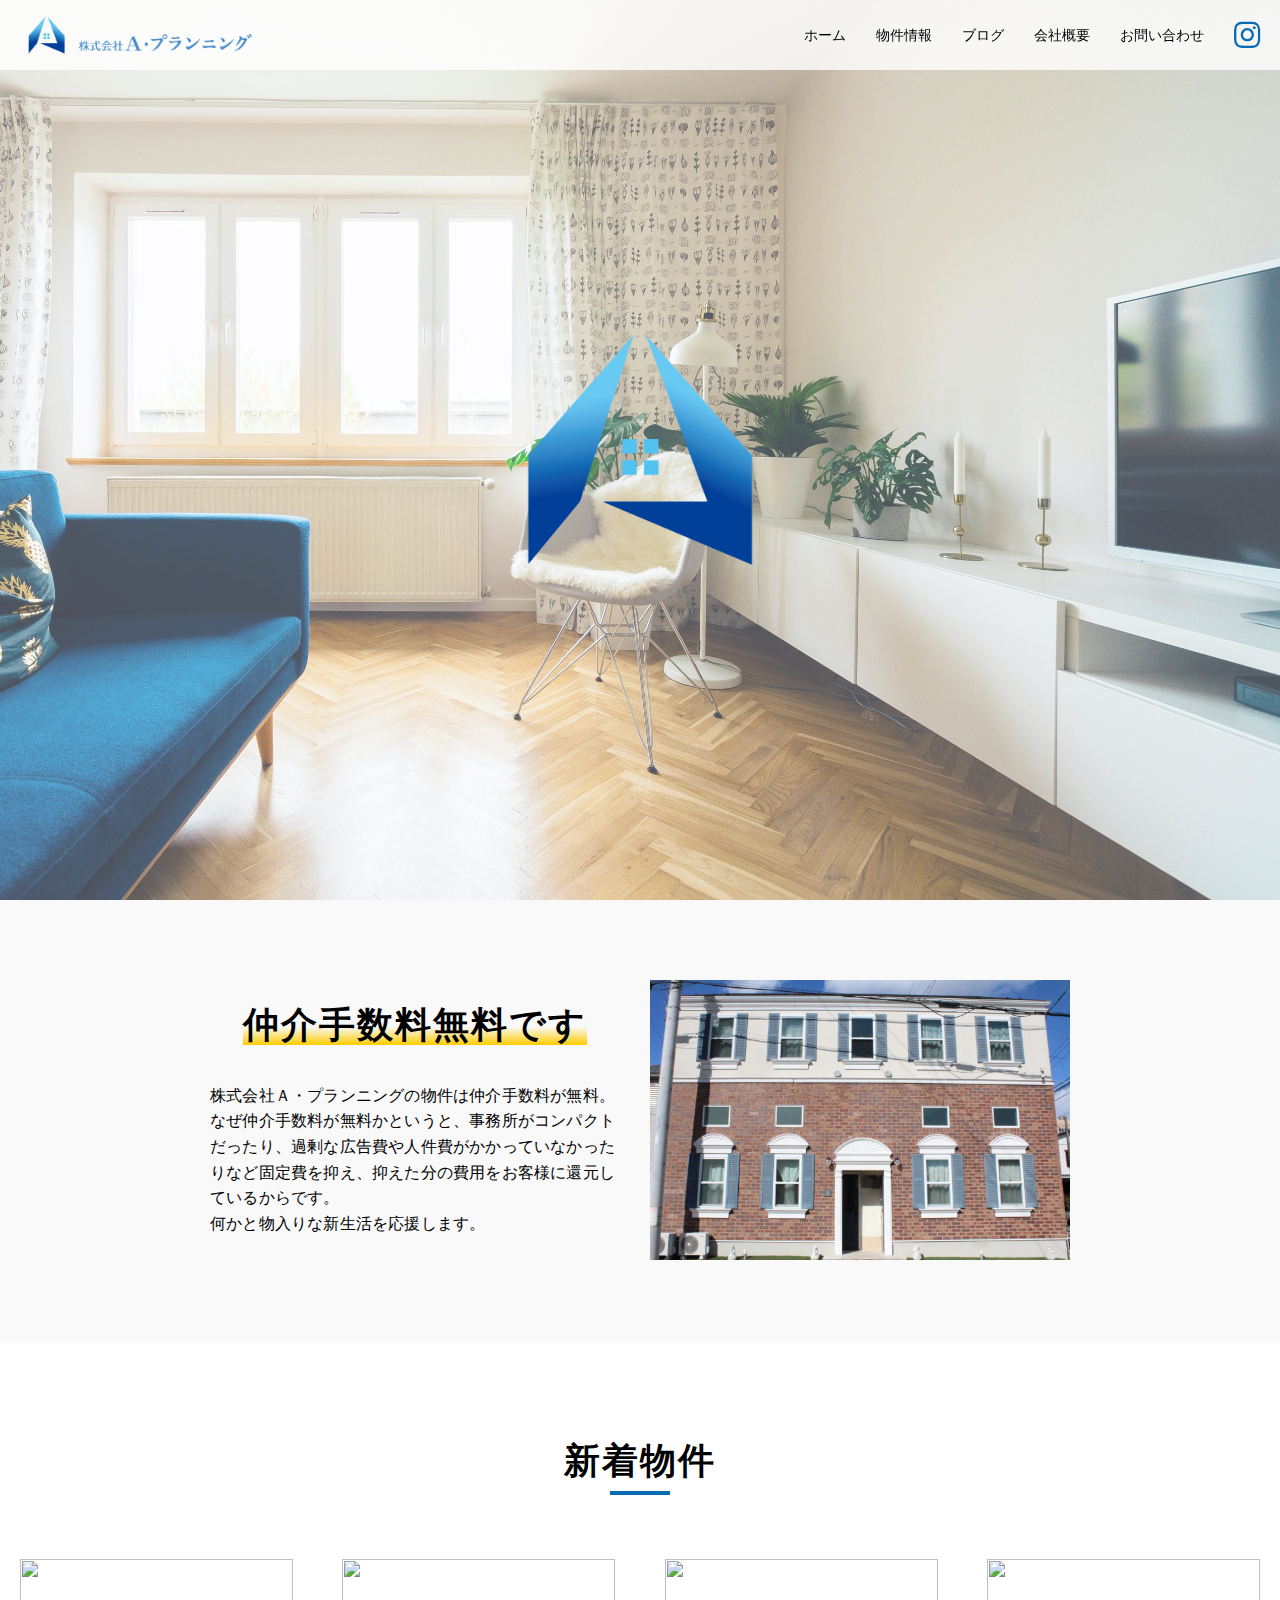
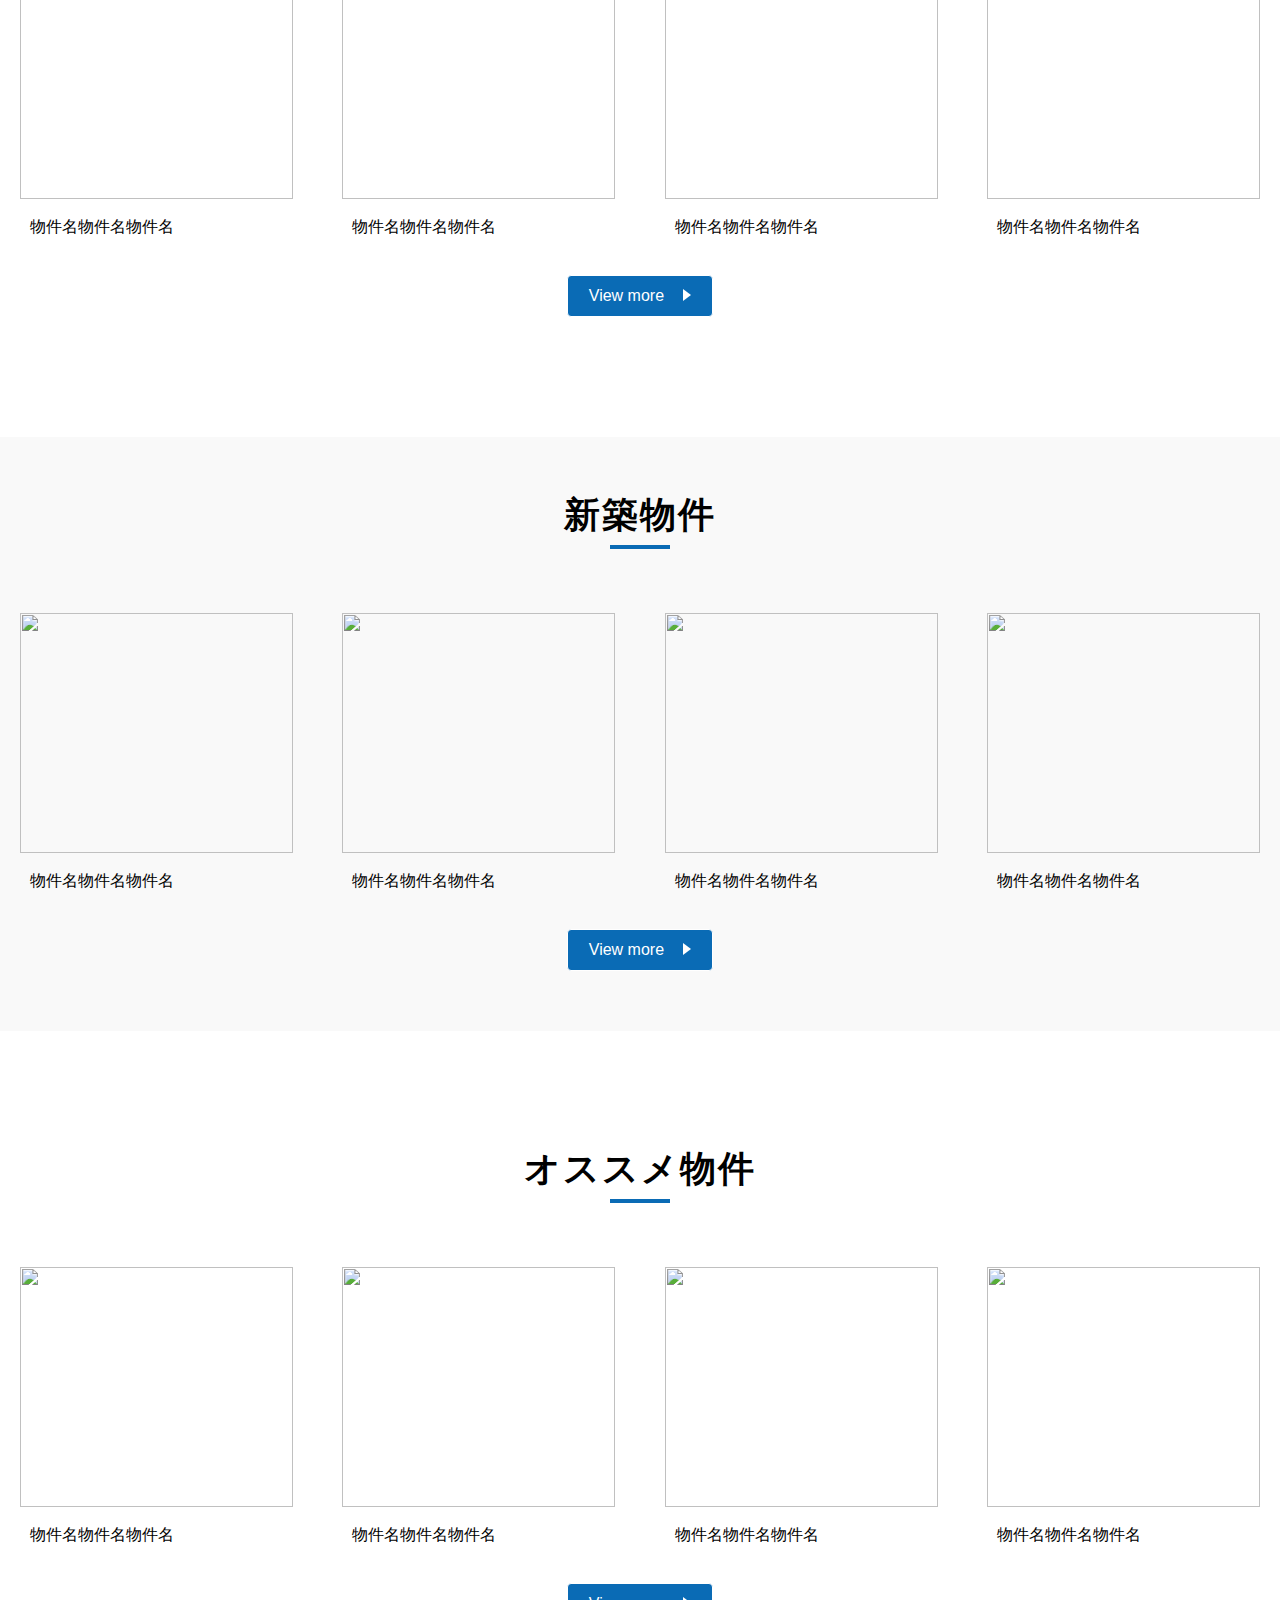
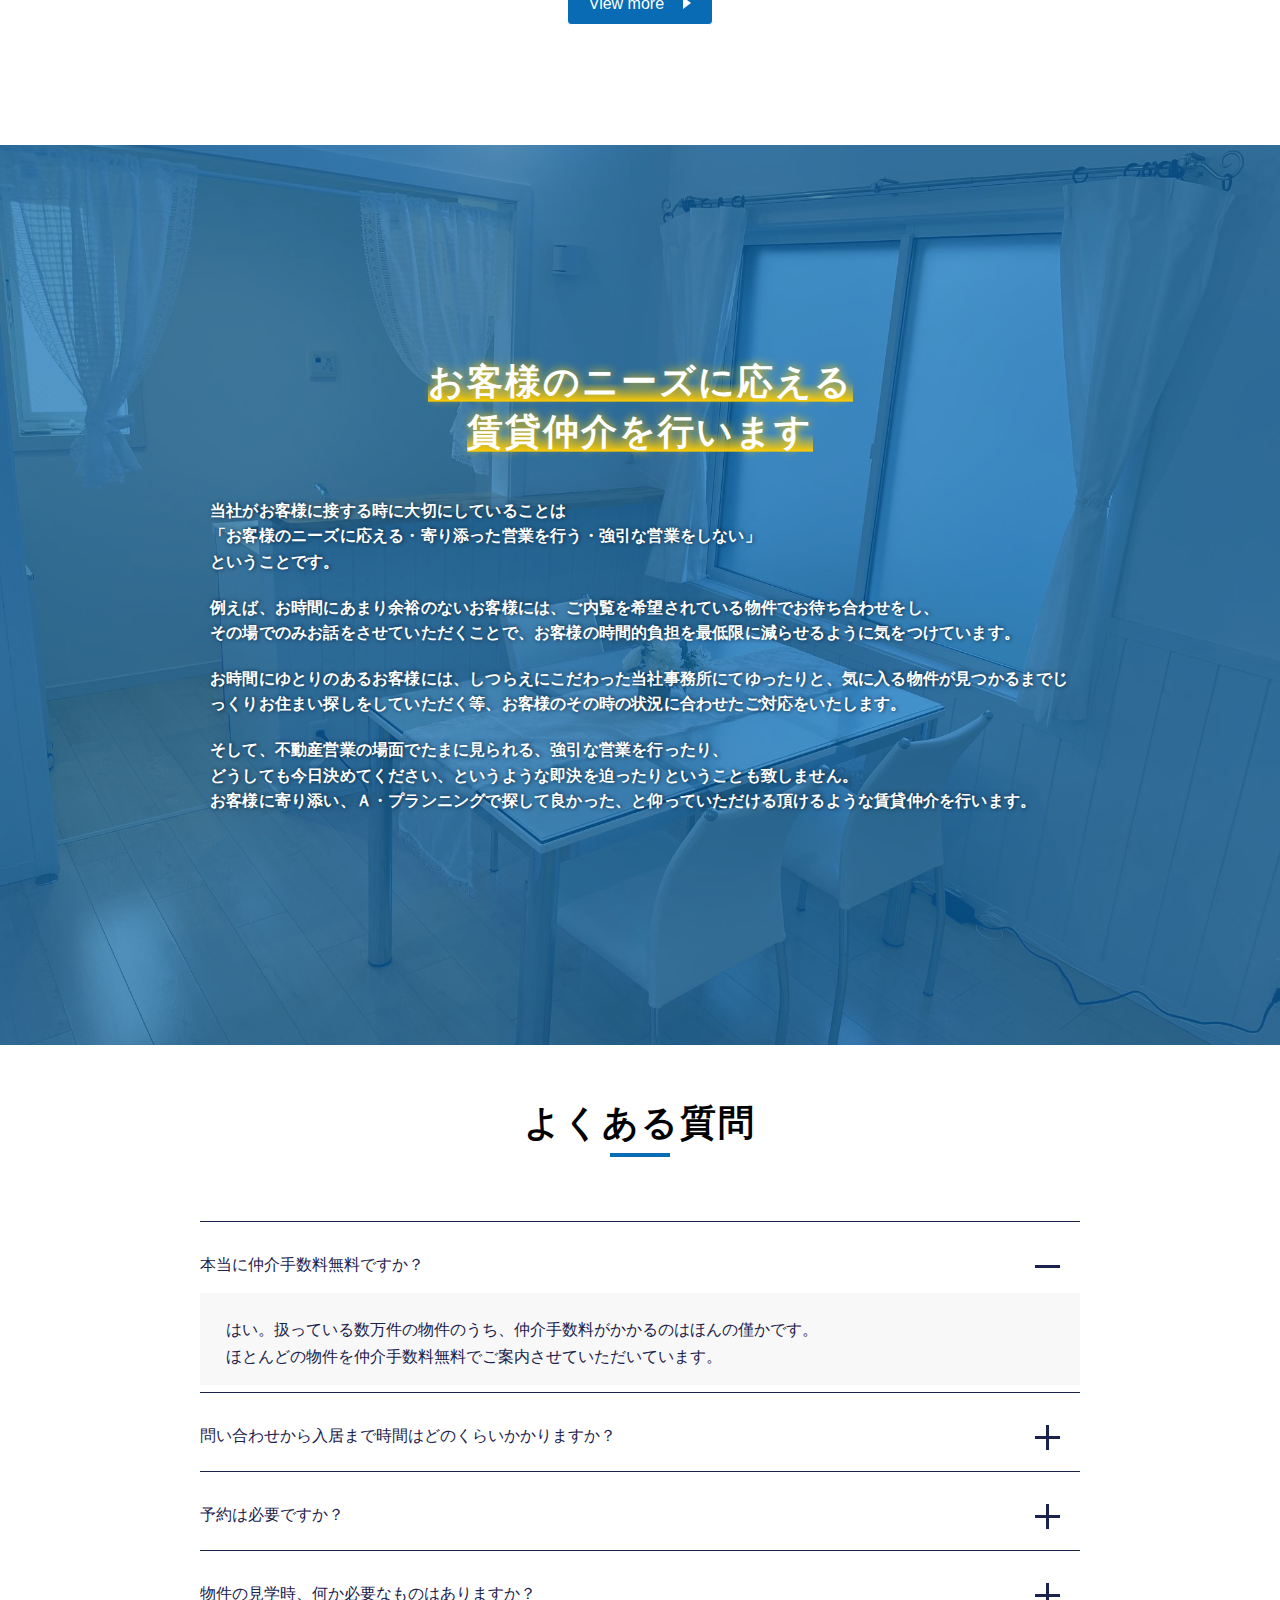
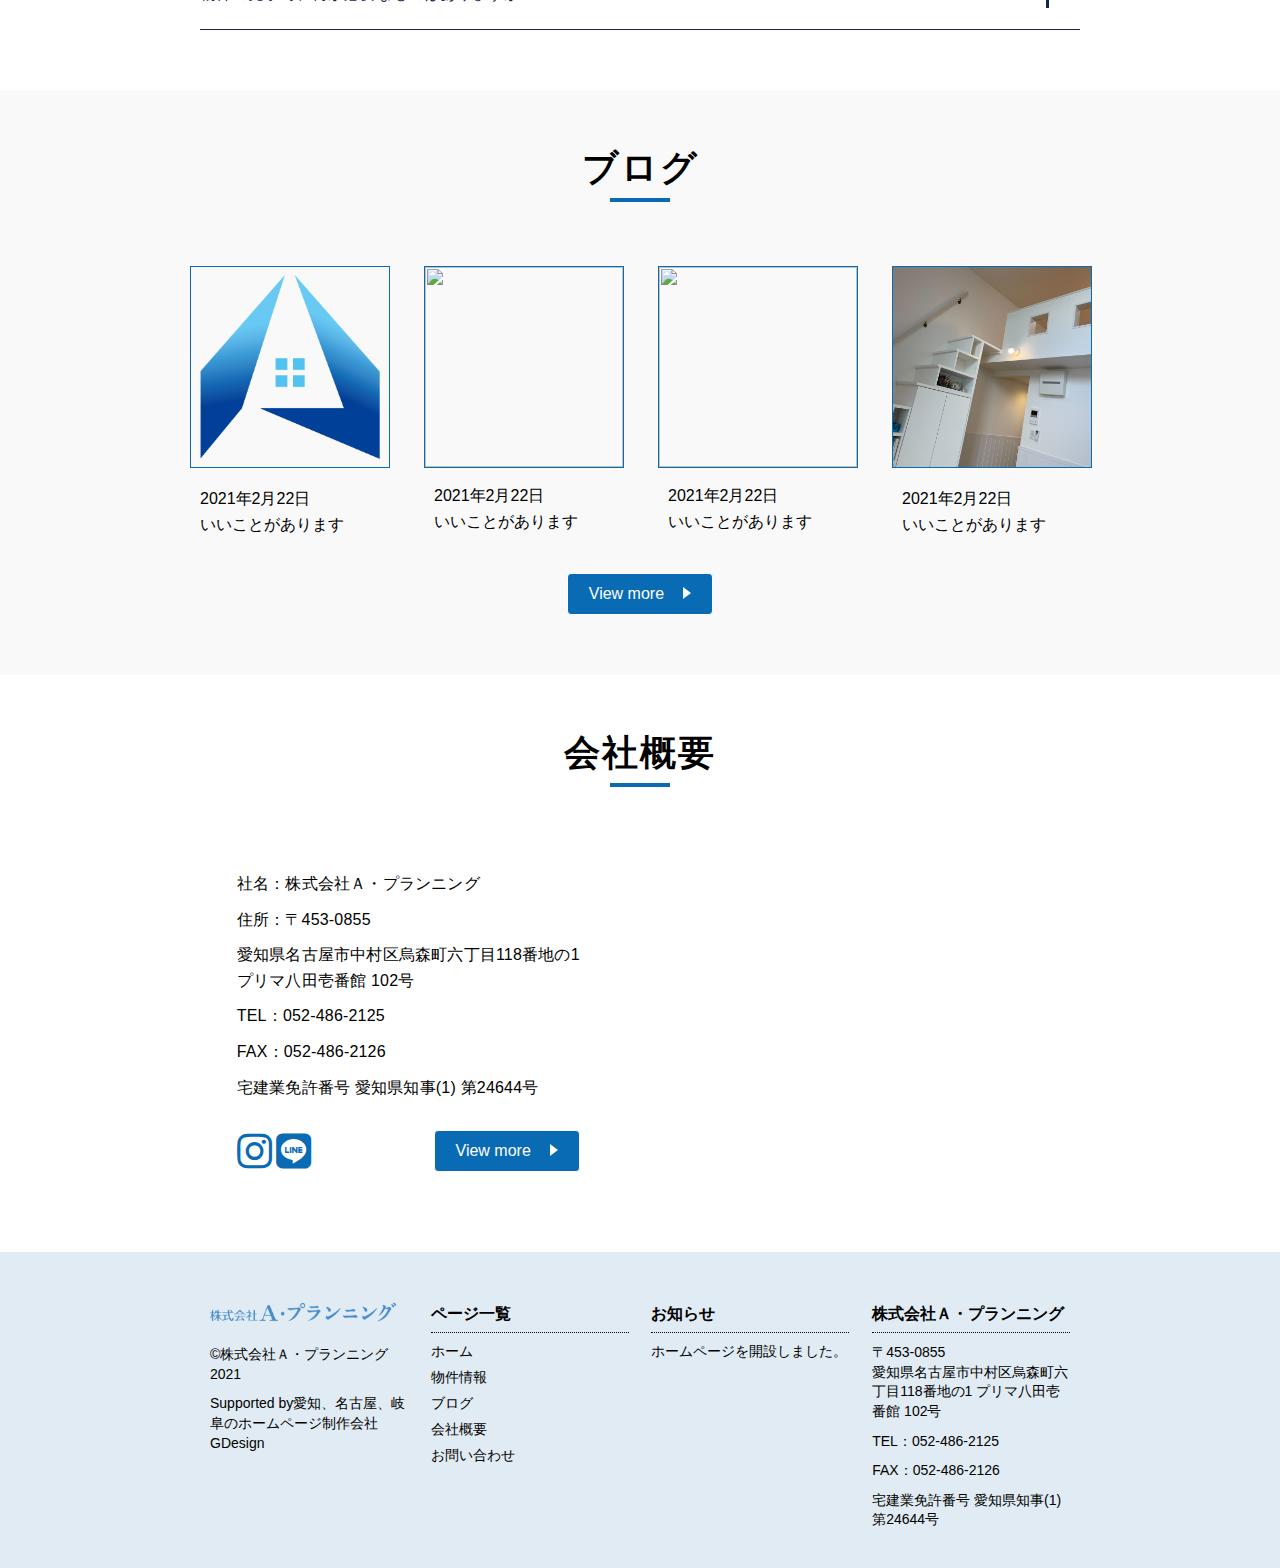
==== commit 6b5c8abf: "Add files via upload" ====
--- a/index.html
+++ b/index.html
@@ -106,7 +106,7 @@
         <div class="message__container">
           <h2 class="message__title title"><span class="bg">仲介手数料無料です</span></h2>
           <p class="message__content content">
-            株式会社Ａ・プランニングの物件は仲介手数料が無料。<br>なぜ仲介手数料が無料かというと、事務所がコンパクトだったり、<br>過剰な広告費や人件費がかかっていなかったりなど固定費を抑え、<br>抑えた分の費用をお客様に還元しているからです。<br>何かと物入りな新生活を応援します。
+            株式会社Ａ・プランニングの物件は仲介手数料が無料。<br>なぜ仲介手数料が無料かというと、事務所がコンパクトだったり、過剰な広告費や人件費がかかっていなかったりなど固定費を抑え、抑えた分の費用をお客様に還元しているからです。<br>何かと物入りな新生活を応援します。
           </p>
         </div>
         <div class="message__imagebox">
--- a/style.css
+++ b/style.css
@@ -17,8 +17,14 @@
   font-size: 16px;
 }
 
-.close {
+.dn {
   display: none;
+}
+
+@media screen and (max-width: 549px) {
+  .sp-none {
+    display: none;
+  }
 }
 
 .fab.fa-instagram {
@@ -138,7 +144,7 @@
 
 .header__link {
   font-size: 1.4rem;
-  color: black;
+  color: #000000;
 }
 
 .header__link:hover {
@@ -168,7 +174,7 @@
   display: block;
   width: 30px;
   height: 2px;
-  background: black;
+  background: #0a6bb5;
   position: absolute;
   left: 8px;
 }
@@ -249,7 +255,7 @@
   }
   .header__link {
     font-size: 1.4rem;
-    color: black;
+    color: #000000;
   }
   .header__link:hover {
     text-decoration: underline;
@@ -268,7 +274,7 @@
     display: block;
     width: 30px;
     height: 2px;
-    background: black;
+    background: #0a6bb5;
     position: absolute;
     left: 8px;
   }
@@ -322,8 +328,8 @@
 }
 
 .drawer__link {
-  font-size: 1.6rem;
-  color: black;
+  font-size: 1.8rem;
+  color: #000000;
 }
 
 .drawer__button {
@@ -338,7 +344,7 @@
   display: block;
   width: 30px;
   height: 2px;
-  background: black;
+  background: #0a6bb5;
   position: absolute;
   left: 8px;
 }
@@ -451,12 +457,14 @@
 
 .message__container {
   width: 500px;
+  width: 50%;
   padding: 20px 20px 20px 0;
   box-sizing: border-box;
 }
 
 .message__content {
   white-space: nowrap;
+  white-space: normal;
 }
 
 .message__content.wrap {
@@ -465,6 +473,7 @@
 
 .message__imagebox {
   width: calc(100% - 500px);
+  width: 50%;
   height: auto;
   padding-left: 10px;
   box-sizing: border-box;
@@ -501,7 +510,7 @@
   }
   .message__content {
     white-space: normal;
-    text-align: center;
+    text-align: start;
   }
   .message__content.wrap {
     white-space: normal;
@@ -516,6 +525,12 @@
     width: 100%;
     height: 100%;
     object-fit: cover;
+  }
+}
+
+@media screen and (max-width: 549px) {
+  .message__content {
+    text-align: start;
   }
 }
 
@@ -580,10 +595,11 @@
   padding: 12px;
   margin: 0 auto;
   font-size: 1.6rem;
+  text-align: center;
   border: 1px solid;
   border-radius: 4px;
   background: #0a6bb5;
-  color: white;
+  color: #ffffff;
   position: relative;
 }
 
@@ -592,10 +608,10 @@
   display: inline-block;
   width: 0;
   height: 0;
-  margin: 0 0 0 2em;
+  margin: 0 0 0 1.2em;
   border: 6px solid transparent;
   border-right: 0 solid transparent;
-  border-left: 8px solid white;
+  border-left: 8px solid #ffffff;
 }
 
 .btm--message {
@@ -645,7 +661,7 @@
 }
 
 .btm--message__content {
-  color: white;
+  color: #ffffff;
   font-weight: bold;
   margin-bottom: 20px;
   text-shadow: #00213a 1px 0 4px;
@@ -689,12 +705,12 @@
     z-index: 3;
   }
   .btm--message__title {
-    color: white;
+    color: #ffffff;
     line-height: 1.4;
     text-shadow: #ffcc00 1px 0 10px;
   }
   .btm--message__content {
-    color: white;
+    color: #ffffff;
     margin-bottom: 20px;
     text-shadow: #00213a 1px 0 4px;
   }
@@ -767,6 +783,13 @@
   }
 }
 
+@media screen and (max-width: 499px) {
+  .qa__question::after, .qa__question::before {
+    width: 12px;
+    right: 0;
+  }
+}
+
 .blog {
   width: 100%;
   padding: 60px 20px;
@@ -814,10 +837,11 @@
   padding: 12px;
   margin: 0 auto;
   font-size: 1.6rem;
+  text-align: center;
   border: 1px solid;
   border-radius: 4px;
   background: #0a6bb5;
-  color: white;
+  color: #ffffff;
 }
 
 .blog__button:after {
@@ -825,10 +849,10 @@
   display: inline-block;
   width: 0;
   height: 0;
-  margin: 0 0 0 2em;
+  margin: 0 0 0 1.2em;
   border: 6px solid transparent;
   border-right: 0 solid transparent;
-  border-left: 8px solid white;
+  border-left: 8px solid #ffffff;
 }
 
 @media screen and (max-width: 767px) {
@@ -890,10 +914,11 @@
   width: 120px;
   padding: 12px;
   font-size: 1.6rem;
+  text-align: center;
   border: 1px solid;
   border-radius: 4px;
   background: #0a6bb5;
-  color: white;
+  color: #ffffff;
 }
 
 .about__button:after {
@@ -901,10 +926,10 @@
   display: inline-block;
   width: 0;
   height: 0;
-  margin: 0 0 0 2em;
+  margin: 0 0 0 1.2em;
   border: 6px solid transparent;
   border-right: 0 solid transparent;
-  border-left: 8px solid white;
+  border-left: 8px solid #ffffff;
 }
 
 @media screen and (max-width: 767px) {
@@ -965,7 +990,7 @@
 .footer__link {
   text-decoration: none;
   font-size: 1.4rem;
-  color: black;
+  color: #000000;
 }
 
 .footer__link:hover {
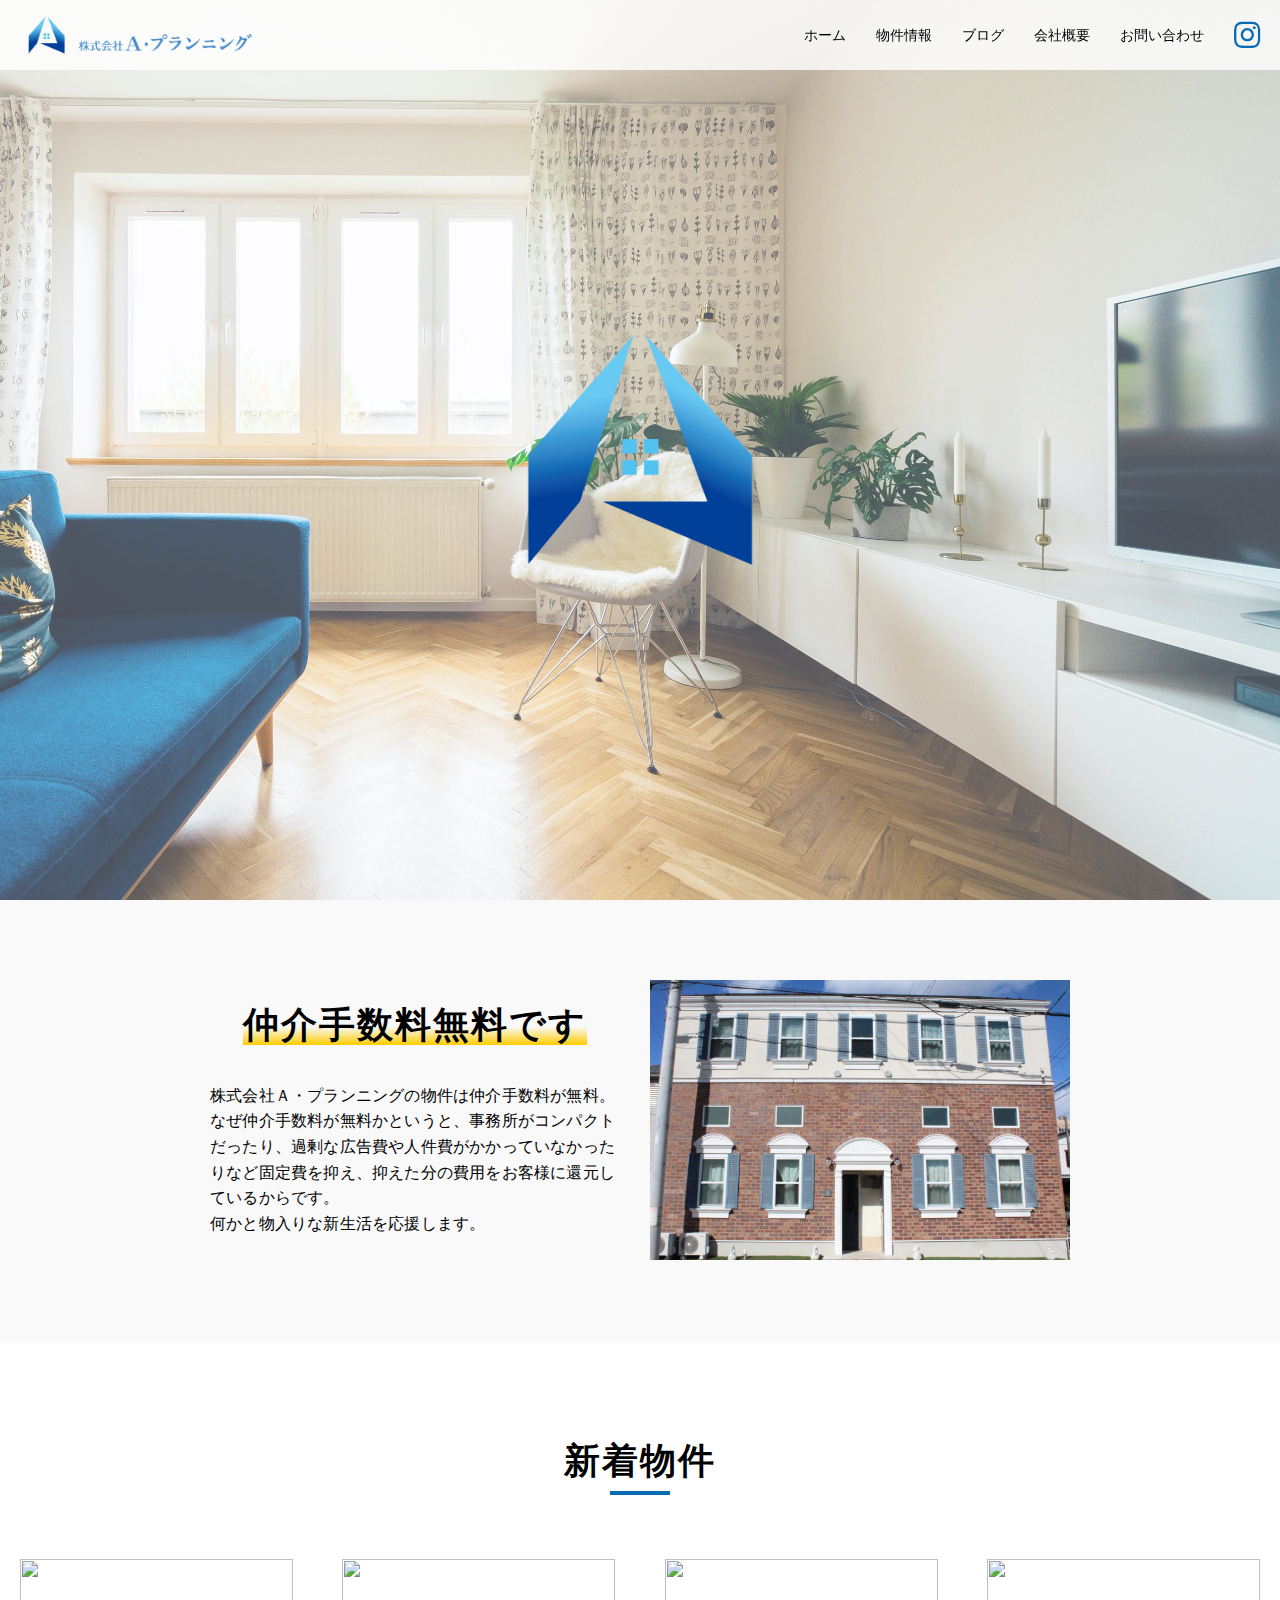
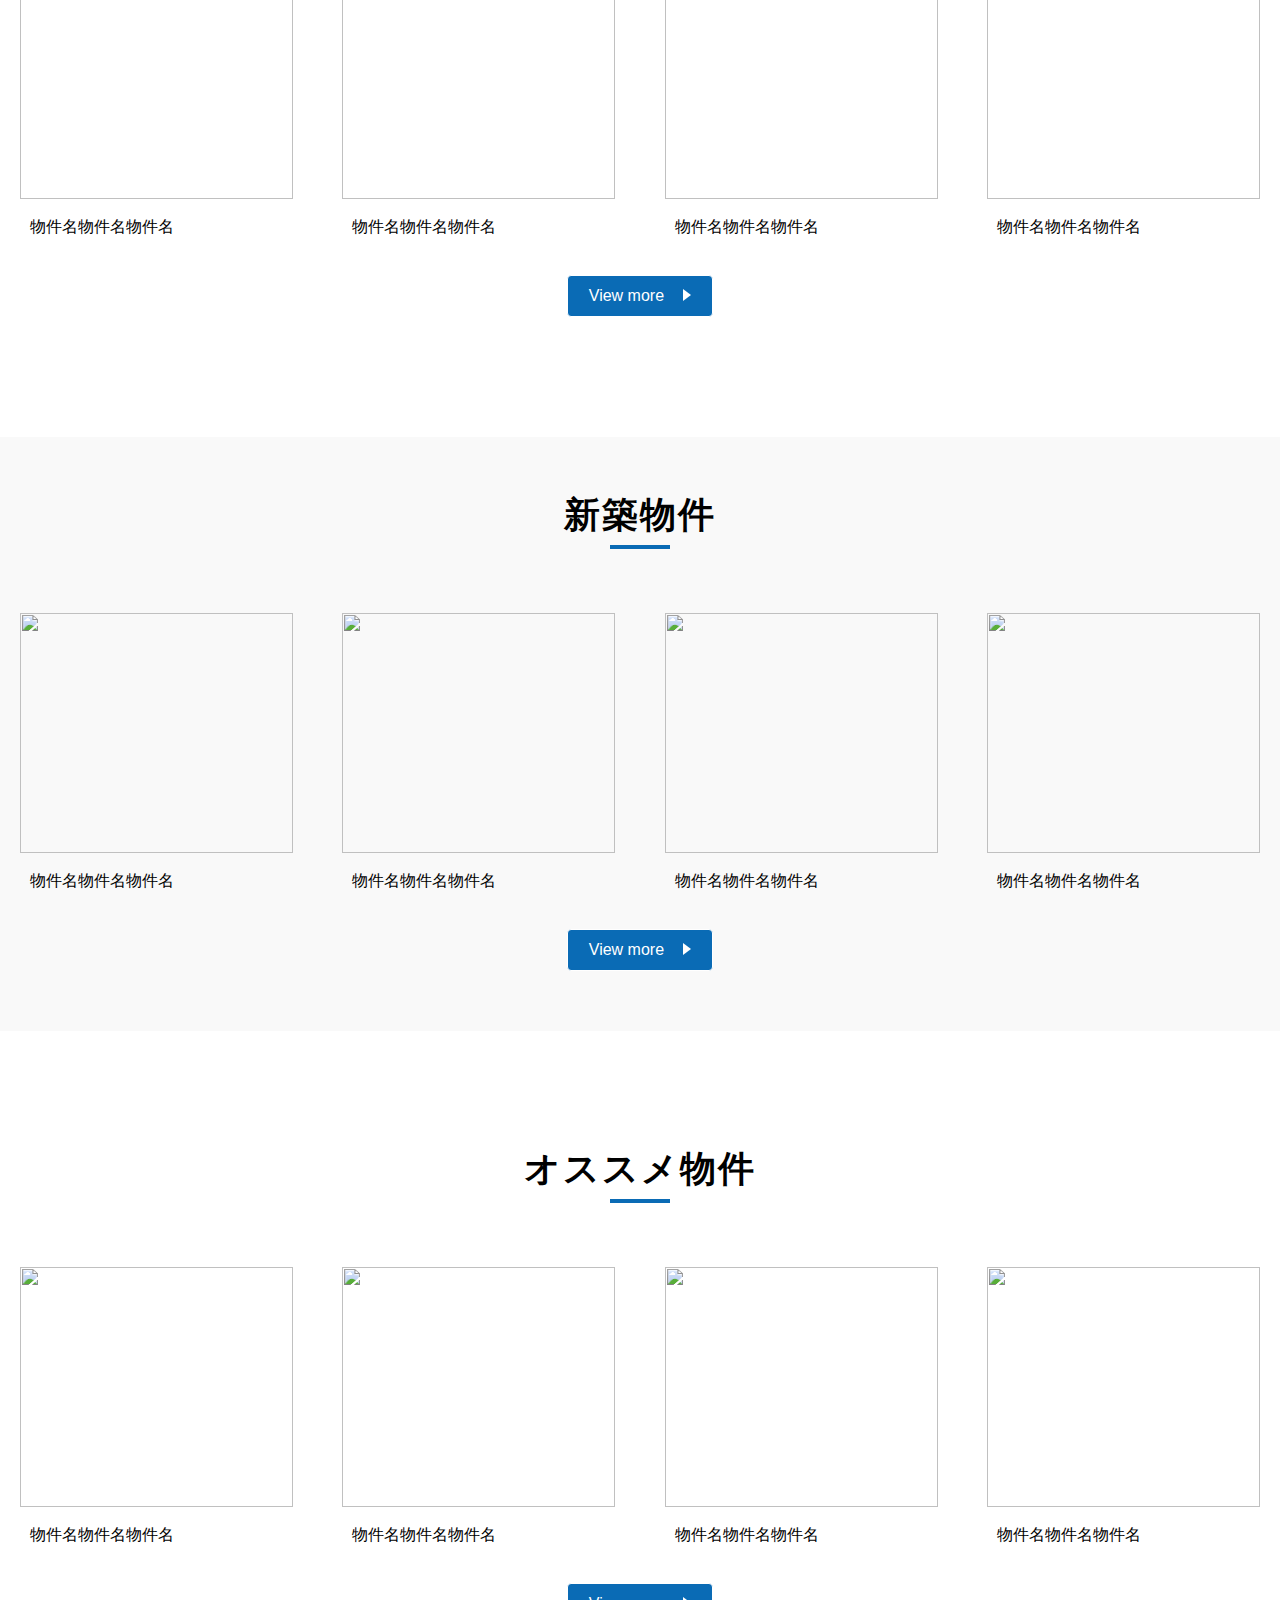
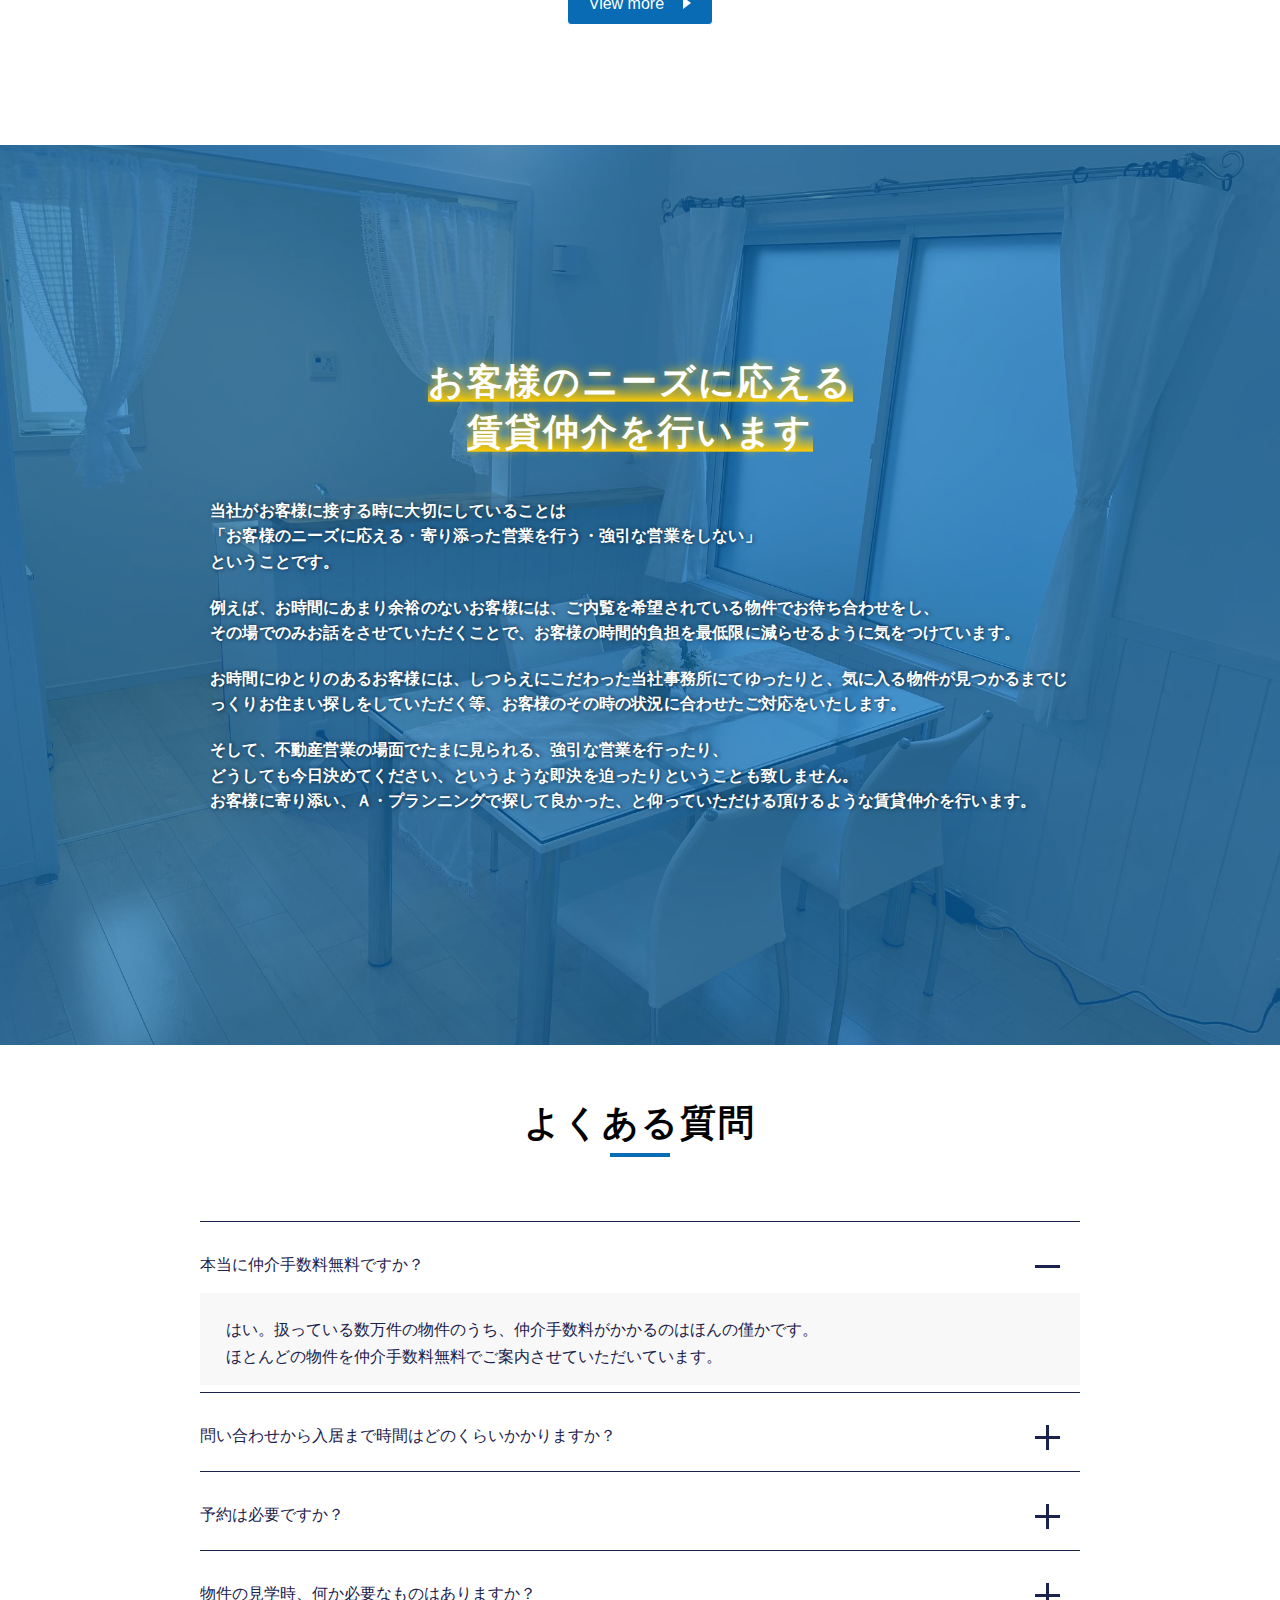
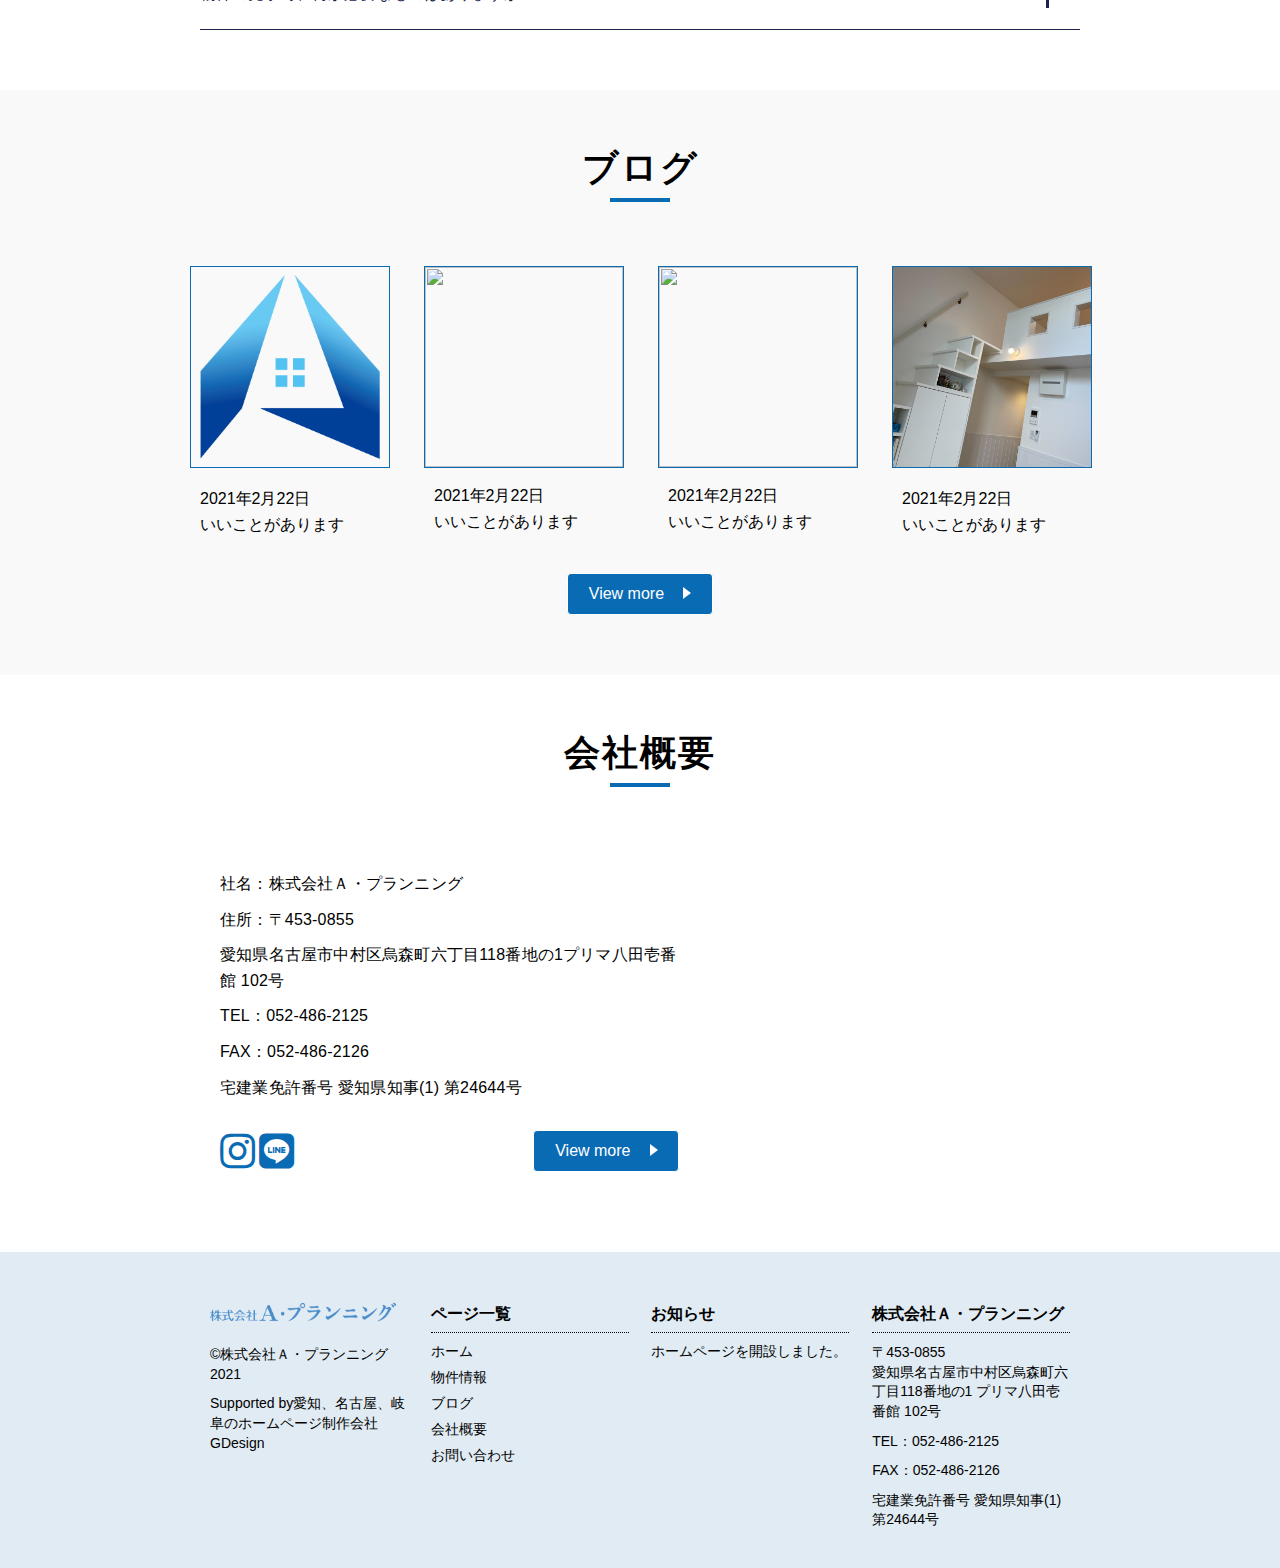
==== commit d4589842: "Add files via upload" ====
--- a/index.html
+++ b/index.html
@@ -35,11 +35,11 @@
       <div class="header__container">
         <nav class="header__nav">
           <ul class="header__list">
-            <li class="header__menu"><a href="" class="header__link">ホーム</a></li>
-            <li class="header__menu"><a href="" class="header__link">物件情報</a></li>
-            <li class="header__menu"><a href="" class="header__link">ブログ</a></li>
-            <li class="header__menu"><a href="" class="header__link">会社概要</a></li>
-            <li class="header__menu"><a href="" class="header__link">お問い合わせ</a></li>
+            <li class="header__menu"><a href="index.html" class="header__link">ホーム</a></li>
+            <li class="header__menu"><a href="archive-items.html" class="header__link">物件情報</a></li>
+            <li class="header__menu"><a href="archive-blogs.html" class="header__link">ブログ</a></li>
+            <li class="header__menu"><a href="page-company.html" class="header__link">会社概要</a></li>
+            <li class="header__menu"><a href="contact.html" class="header__link">お問い合わせ</a></li>
           </ul>
         </nav>
         <a href="#!" class="header__icon">
@@ -64,12 +64,12 @@
       </h1>
       <nav class="drawer__nav">
         <ul class="drawer__list">
-          <li class="drawer__menu"><a href="" class="drawer__link">ホーム</a></li>
-          <li class="drawer__menu"><a href="" class="drawer__link">物件情報</a></li>
-          <li class="drawer__menu"><a href="" class="drawer__link">ブログ</a></li>
-          <li class="drawer__menu"><a href="" class="drawer__link">会社概要</a></li>
-          <li class="drawer__menu"><a href="" class="drawer__link">お問い合わせ</a></li>
-        </ul>
+          <li class="header__menu"><a href="index.html" class="header__link">ホーム</a></li>
+          <li class="header__menu"><a href="archive-items.html" class="header__link">物件情報</a></li>
+          <li class="header__menu"><a href="archive-blogs.html" class="header__link">ブログ</a></li>
+          <li class="header__menu"><a href="page-company.html" class="header__link">会社概要</a></li>
+          <li class="header__menu"><a href="contact.html" class="header__link">お問い合わせ</a></li>
+      </ul>
       </nav>
       <div class="drawer__inner">
         <div class="drawer__iconbox">
--- a/style.css
+++ b/style.css
@@ -23,6 +23,22 @@
 
 @media screen and (max-width: 549px) {
   .sp-none {
+    display: none;
+  }
+}
+
+.pc-none {
+  display: none;
+}
+
+@media screen and (max-width: 767px) {
+  .pc-none {
+    display: block;
+  }
+}
+
+@media screen and (max-width: 499px) {
+  .pc-none {
     display: none;
   }
 }
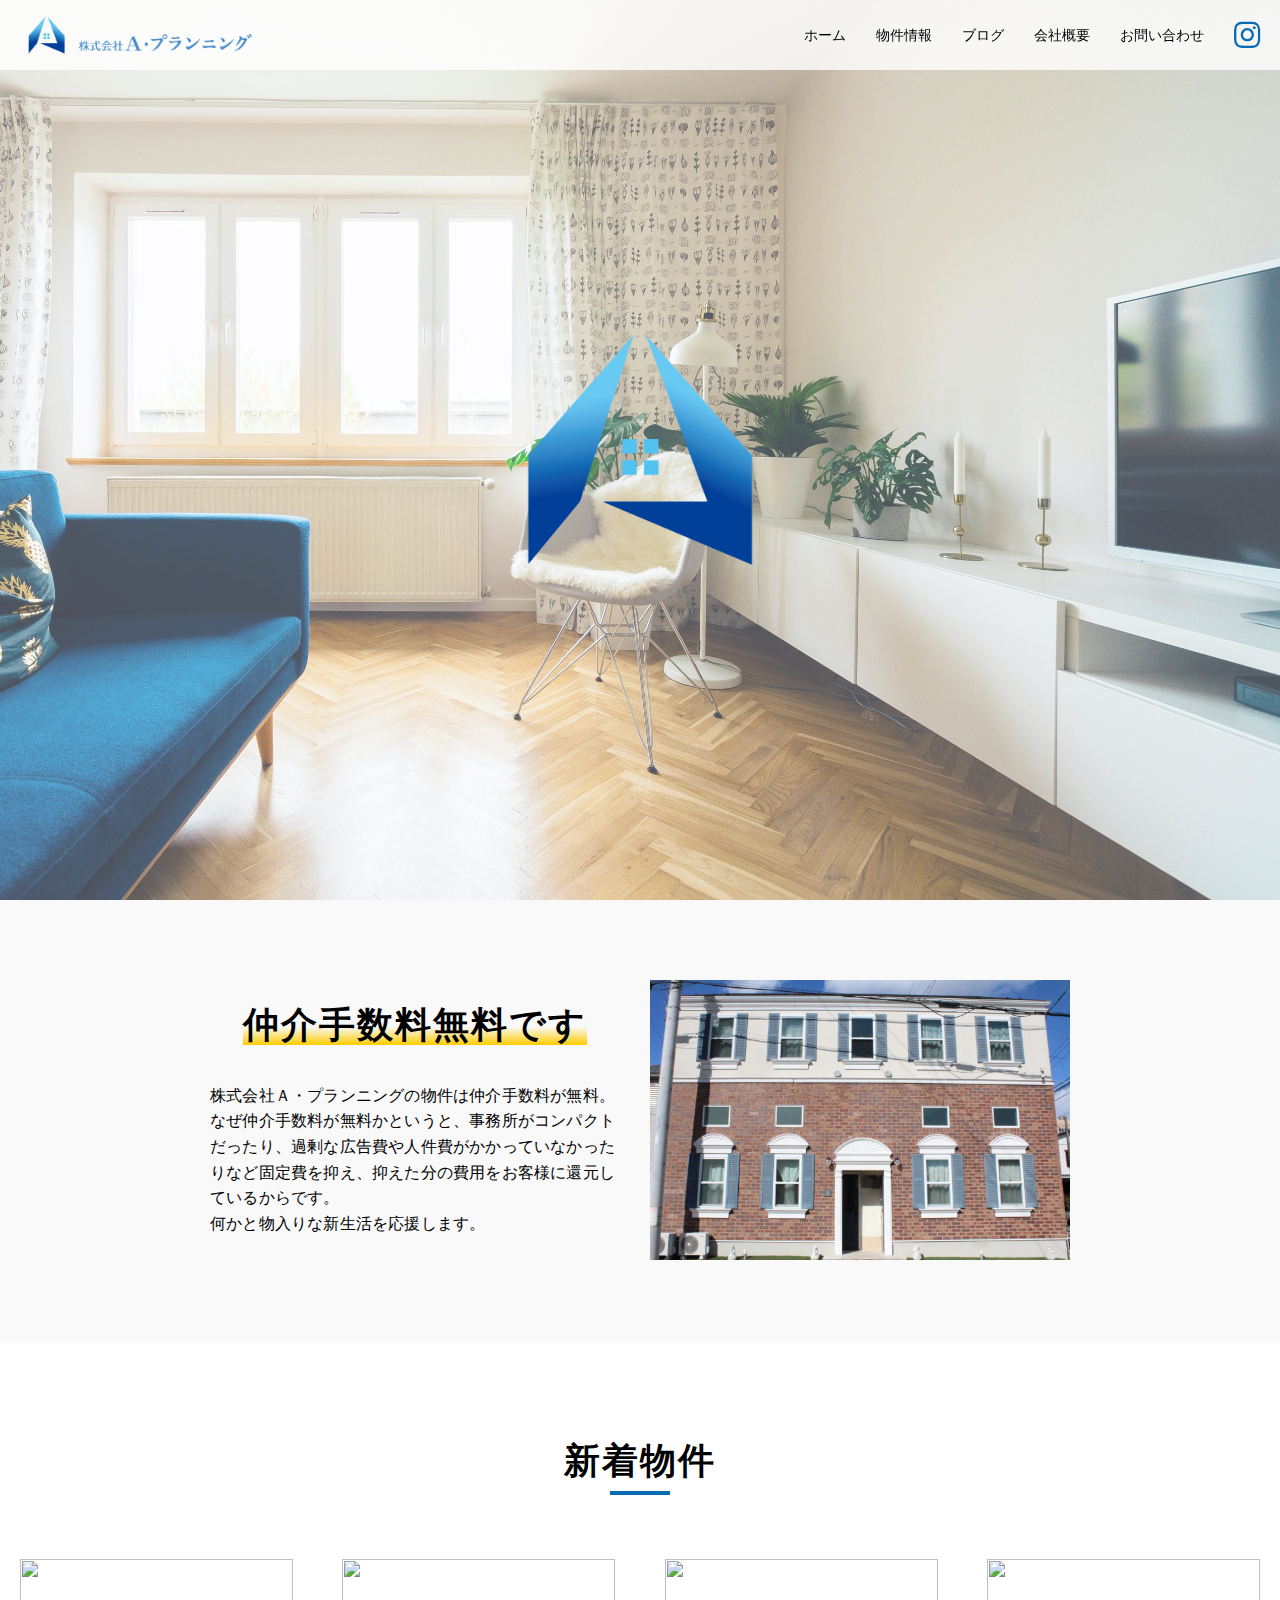
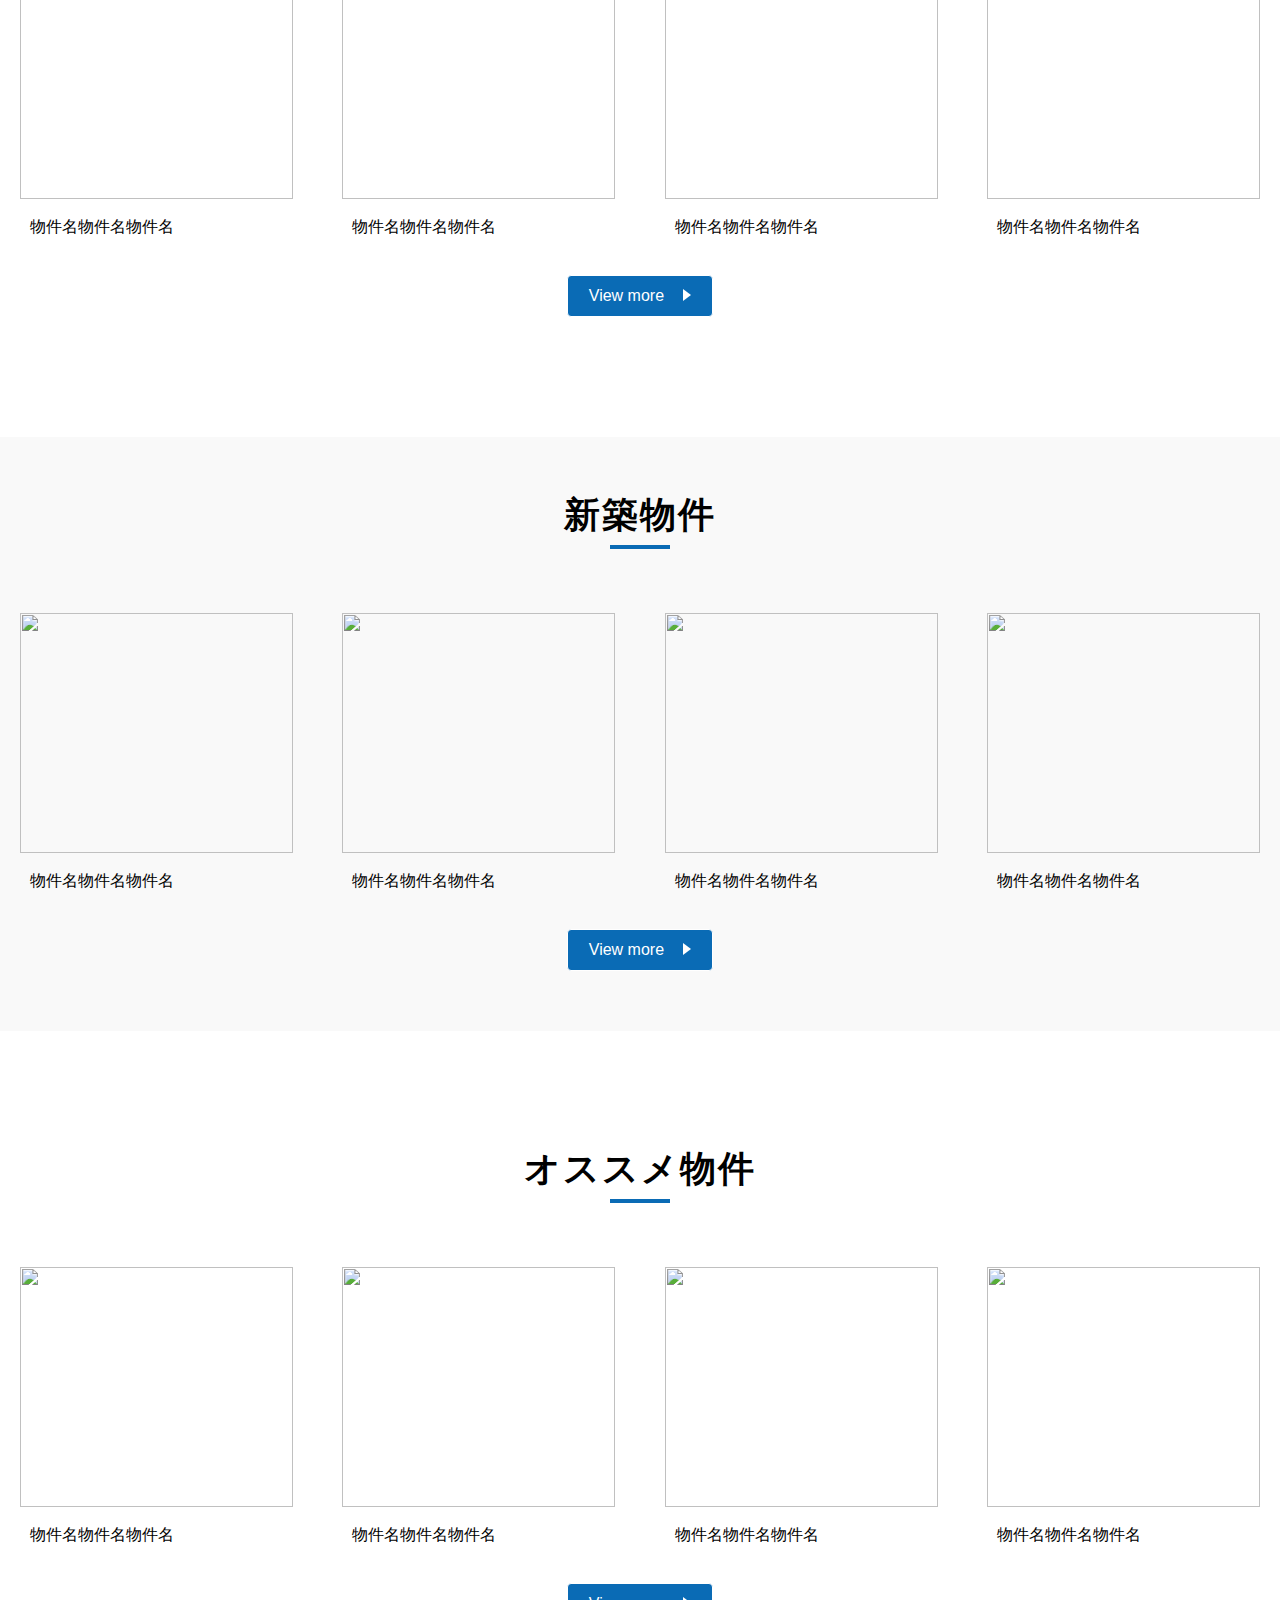
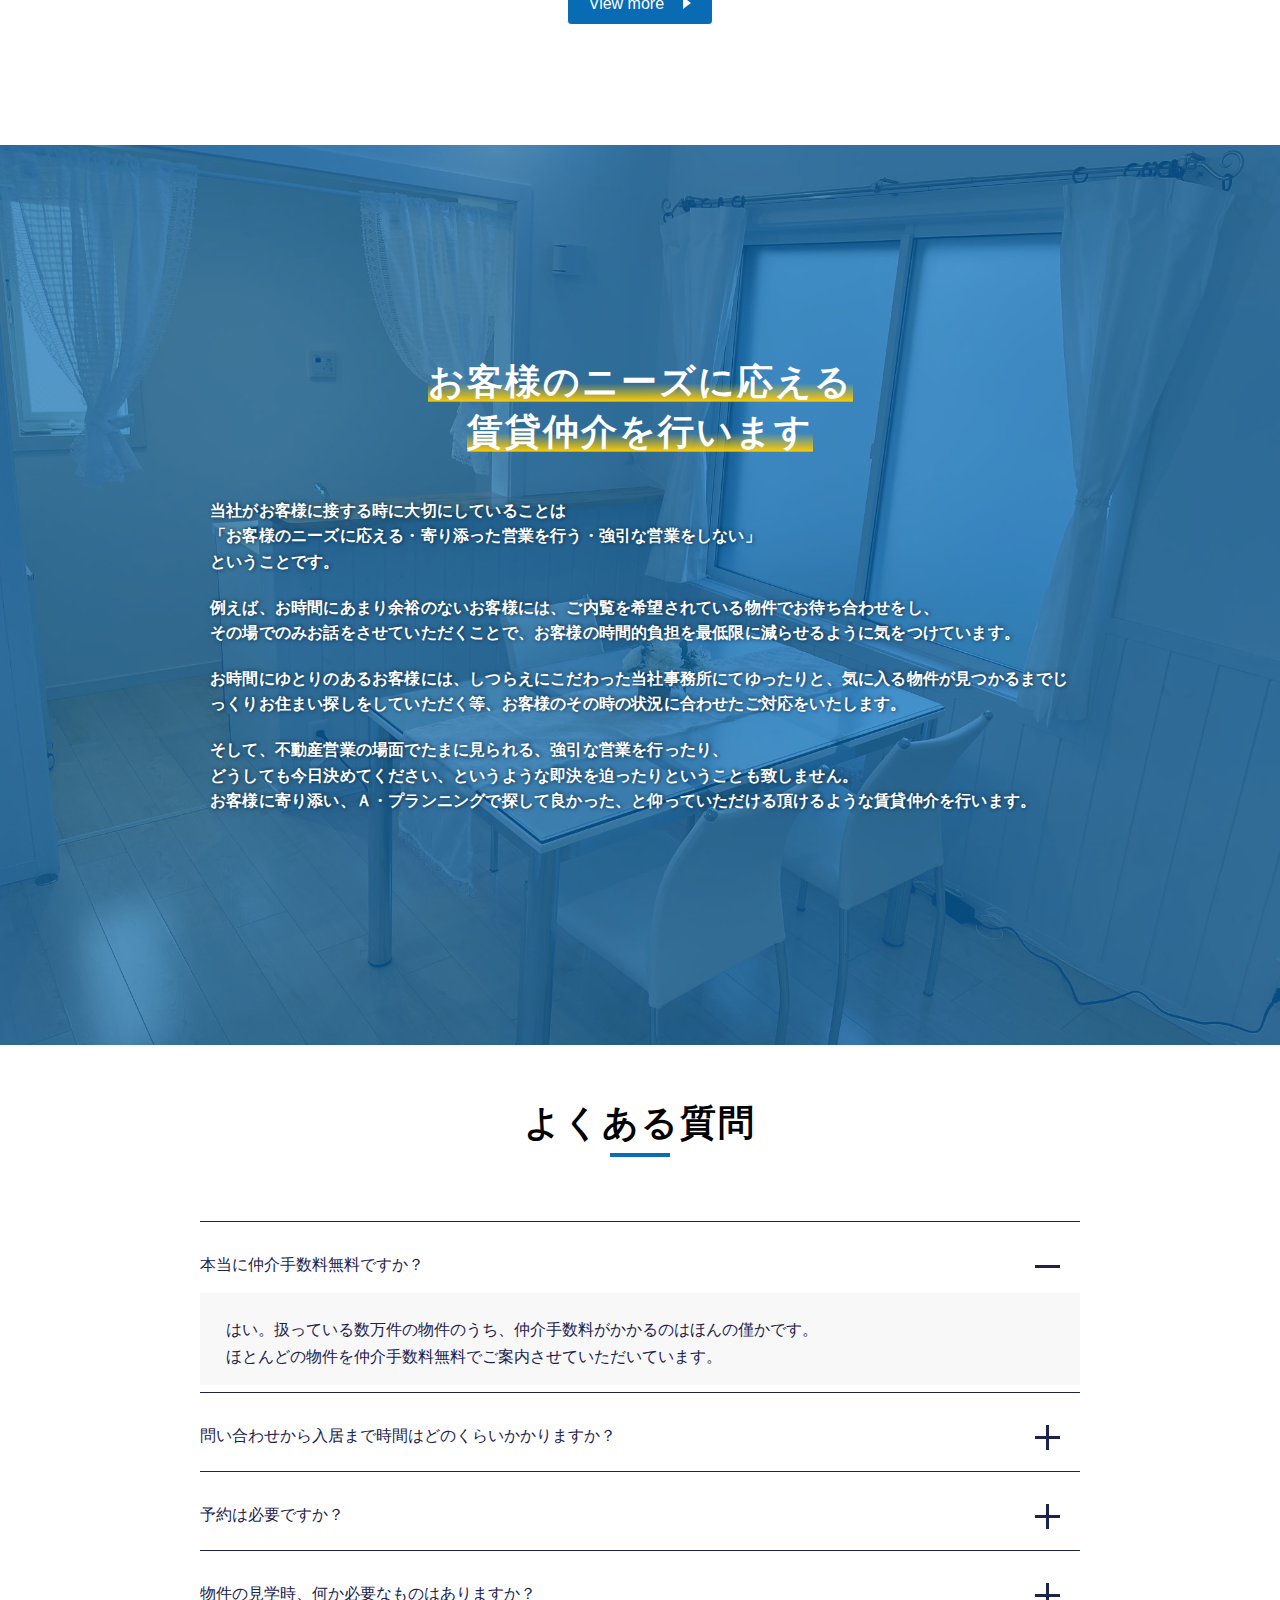
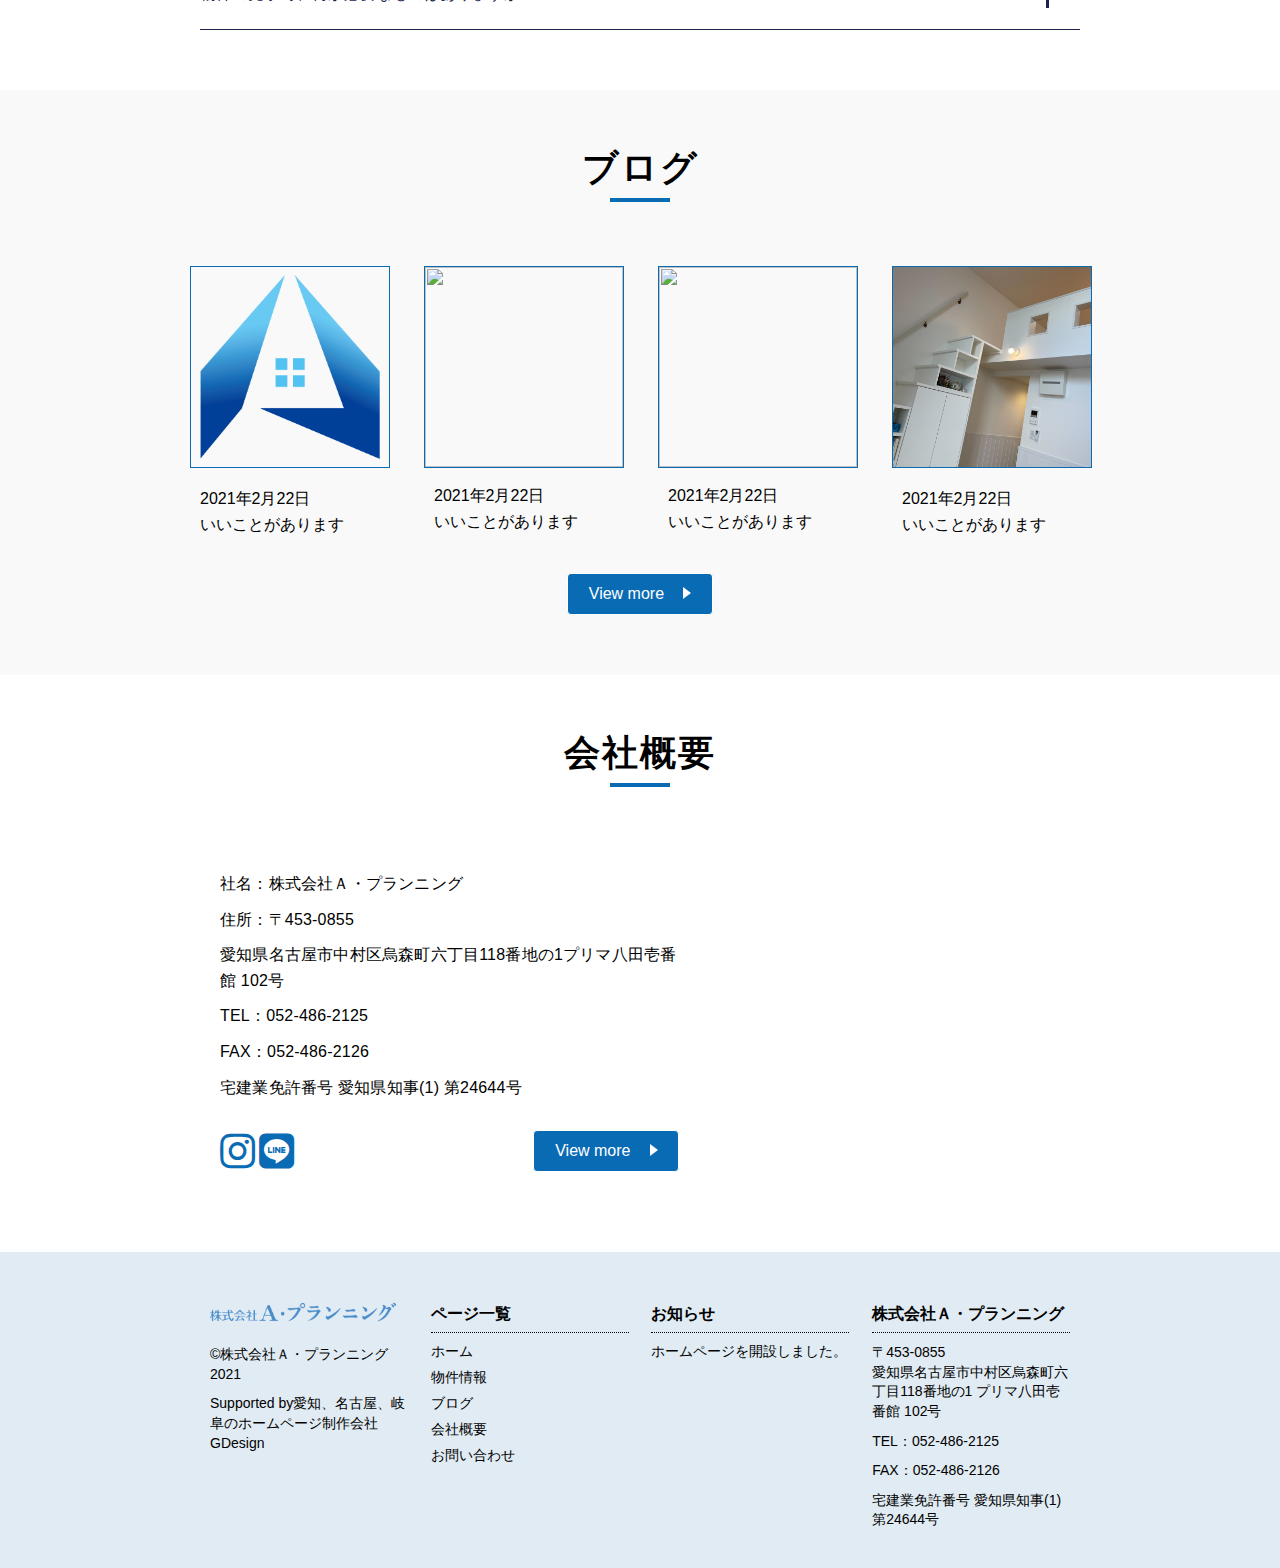
==== commit a0e2de3e: "Add files via upload" ====
--- a/index.html
+++ b/index.html
@@ -29,20 +29,20 @@
 <body>
   <header class="header">
     <div class="header__wrapper">
-      <h1 class="header__title"><a href=""><img src="img/header-logo.png" alt="株式会社Ａ・プランニング" class="header__logo"
+      <h1 class="header__title"><a href="./index.html"><img src="img/header-logo.png" alt="株式会社Ａ・プランニング" class="header__logo"
             width="280" height="50"></a>
       </h1>
       <div class="header__container">
         <nav class="header__nav">
           <ul class="header__list">
-            <li class="header__menu"><a href="index.html" class="header__link">ホーム</a></li>
-            <li class="header__menu"><a href="archive-items.html" class="header__link">物件情報</a></li>
-            <li class="header__menu"><a href="archive-blogs.html" class="header__link">ブログ</a></li>
-            <li class="header__menu"><a href="page-company.html" class="header__link">会社概要</a></li>
-            <li class="header__menu"><a href="contact.html" class="header__link">お問い合わせ</a></li>
+            <li class="header__menu"><a href="./index.html" class="header__link">ホーム</a></li>
+            <li class="header__menu"><a href="./archive-items.html" class="header__link">物件情報</a></li>
+            <li class="header__menu"><a href="./archive-blogs.html" class="header__link">ブログ</a></li>
+            <li class="header__menu"><a href="./page-company.html" class="header__link">会社概要</a></li>
+            <li class="header__menu"><a href="./contact.html" class="header__link">お問い合わせ</a></li>
           </ul>
         </nav>
-        <a href="#!" class="header__icon">
+        <a href="https://www.instagram.com/a_planning_nagoya/" class="header__icon">
           <i class="fab fa-instagram"></i>
         </a>
         <!-- ハンバーガー -->
@@ -59,26 +59,26 @@
   <!-- ドロワー -->
   <div class="drawer">
     <div class="drawer__container">
-      <h1 class="drawer__title"><a href=""><img src="img/header-logo.png" alt="株式会社Ａ・プランニング" class="drawer__logo"
+      <h1 class="drawer__title"><a href="./index.html"><img src="img/header-logo.png" alt="株式会社Ａ・プランニング" class="drawer__logo"
             width="280" height="50"></a>
       </h1>
       <nav class="drawer__nav">
         <ul class="drawer__list">
-          <li class="header__menu"><a href="index.html" class="header__link">ホーム</a></li>
-          <li class="header__menu"><a href="archive-items.html" class="header__link">物件情報</a></li>
-          <li class="header__menu"><a href="archive-blogs.html" class="header__link">ブログ</a></li>
-          <li class="header__menu"><a href="page-company.html" class="header__link">会社概要</a></li>
-          <li class="header__menu"><a href="contact.html" class="header__link">お問い合わせ</a></li>
+          <li class="drawer__menu"><a href="./index.html" class="drawer__link">ホーム</a></li>
+          <li class="drawer__menu"><a href="./archive-items.html" class="drawer__link">物件情報</a></li>
+          <li class="drawer__menu"><a href="./archive-blogs.html" class="drawer__link">ブログ</a></li>
+          <li class="drawer__menu"><a href="./page-company.html" class="drawer__link">会社概要</a></li>
+          <li class="drawer__menu"><a href="./contact.html" class="drawer__link">お問い合わせ</a></li>
       </ul>
       </nav>
       <div class="drawer__inner">
         <div class="drawer__iconbox">
           <!-- インスタ -->
-          <a href="#!" class="drawer__icon">
+          <a href="https://www.instagram.com/a_planning_nagoya/" class="drawer__icon">
             <i class="fab fa-instagram small"></i>
           </a>
           <!-- LINE-->
-          <a href="#!" class="drawer__icon">
+          <a href="https://lin.ee/ufeLl52" class="drawer__icon">
             <i class="fab fa-line small"></i>
           </a>
         </div>
@@ -279,11 +279,11 @@
           <div class="about__inner">
             <div class="about__iconbox">
               <!-- インスタ -->
-              <a href="#!" class="about__icon">
+              <a href="https://www.instagram.com/a_planning_nagoya/" class="about__icon">
                 <i class="fab fa-instagram large"></i>
               </a>
               <!-- LINE-->
-              <a href="#!" class="about__icon">
+              <a href="https://lin.ee/ufeLl52" class="about__icon">
                 <i class="fab fa-line large"></i>
               </a>
             </div>
@@ -300,33 +300,33 @@
     <section class="footer">
       <div class="footer__wrapper">
         <div class="footer__container">
-          <a href="" class="footer__link"><img src="img/syamei .png" alt="" class="footer__logo"></a>
-          <p class="footer__content">©︎<a href="" class="footer__link">株式会社Ａ・プランニング2021</a></p>
+          <a href="./index.html" class="footer__link"><img src="img/syamei .png" alt="" class="footer__logo"></a>
+          <p class="footer__content">©︎<a href="./index.html" class="footer__link">株式会社Ａ・プランニング2021</a></p>
           <p class="footer__content">Supported by<a href="http://gdesign.nagoya/"
               class="footer__link">愛知、名古屋、岐阜のホームページ制作会社GDesign</a></p>
         </div>
         <div class="footer__container page">
           <h3 class="footer__subtitle">ページ一覧</h3>
           <ul class="footer__list page">
-            <li class="footer__menu page"><a href="" class="footer__link">ホーム</a></li>
-            <li class="footer__menu page"><a href="" class="footer__link">物件情報</a></li>
-            <li class="footer__menu page"><a href="" class="footer__link">ブログ</a></li>
-            <li class="footer__menu page"><a href="" class="footer__link">会社概要</a></li>
-            <li class="footer__menu page"><a href="" class="footer__link">お問い合わせ</a></li>
+            <li class="footer__menu page"><a href="./index.html" class="footer__link">ホーム</a></li>
+            <li class="footer__menu page"><a href="./archive-items.html" class="footer__link">物件情報</a></li>
+            <li class="footer__menu page"><a href="./archive-blogs.html" class="footer__link">ブログ</a></li>
+            <li class="footer__menu page"><a href="./page-company.html" class="footer__link">会社概要</a></li>
+            <li class="footer__menu page"><a href="./contact.html" class="footer__link">お問い合わせ</a></li>
           </ul>
         </div>
 
         <table class="footer__table">
           <tr>
-            <td><a href="" class="footer__link">ホーム</a></td>
-            <td><a href="" class="footer__link">物件情報</a></td>
+            <td><a href="./index.html" class="footer__link">ホーム</a></td>
+            <td><a href="./archive-items.html" class="footer__link">物件情報</a></td>
           </tr>
           <tr>
-            <td><a href="" class="footer__link">ブログ</a></td>
-            <td><a href="" class="footer__link">会社概要</a></td>
+            <td><a href="./archive-blogs.html" class="footer__link">ブログ</a></td>
+            <td><a href="./page-company.html" class="footer__link">会社概要</a></td>
           </tr>
           <tr>
-            <td><a href="" class="footer__link">お問い合わせ</a></td>
+            <td><a href="./contact.html" class="footer__link">お問い合わせ</a></td>
             <td><a href="" class="footer__link">お問い合わせ</a></td>
           </tr>
         </table>
@@ -334,7 +334,7 @@
         <div class="footer__container">
           <h3 class="footer__subtitle">お知らせ</h3>
           <ul class="footer__list">
-            <li class="footer__menu"><a href="" class="footer__link">ホームページを開設しました。</a></li>
+            <li class="footer__menu"><a href="#!" class="footer__link">ホームページを開設しました。</a></li>
           </ul>
         </div>
 
--- a/style.css
+++ b/style.css
@@ -363,6 +363,10 @@
   background: #0a6bb5;
   position: absolute;
   left: 8px;
+}
+
+.drawer__button--line:hover {
+  cursor: pointer;
 }
 
 .drawer__button--line.line1 {
@@ -673,7 +677,6 @@
 .btm--message__title {
   color: white;
   line-height: 1.4;
-  text-shadow: #ffcc00 1px 0 10px;
 }
 
 .btm--message__content {
@@ -723,7 +726,6 @@
   .btm--message__title {
     color: #ffffff;
     line-height: 1.4;
-    text-shadow: #ffcc00 1px 0 10px;
   }
   .btm--message__content {
     color: #ffffff;
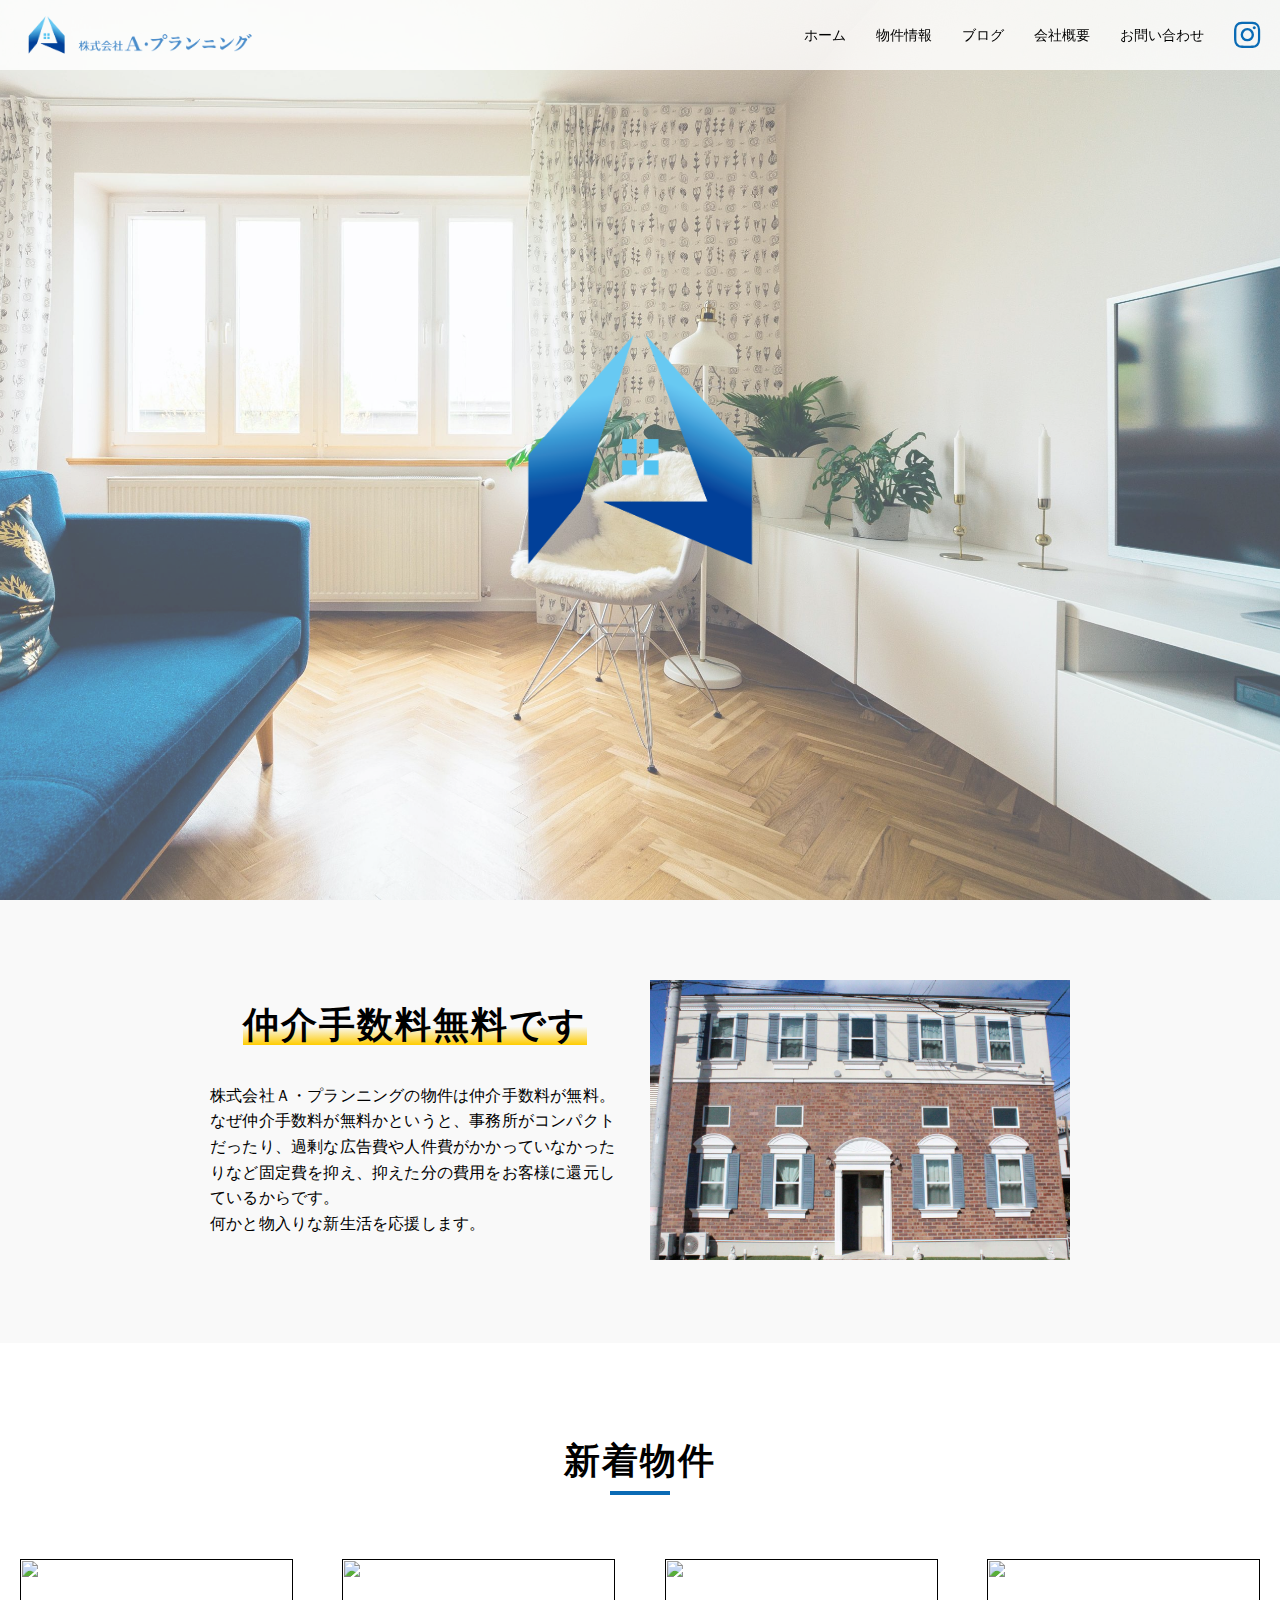
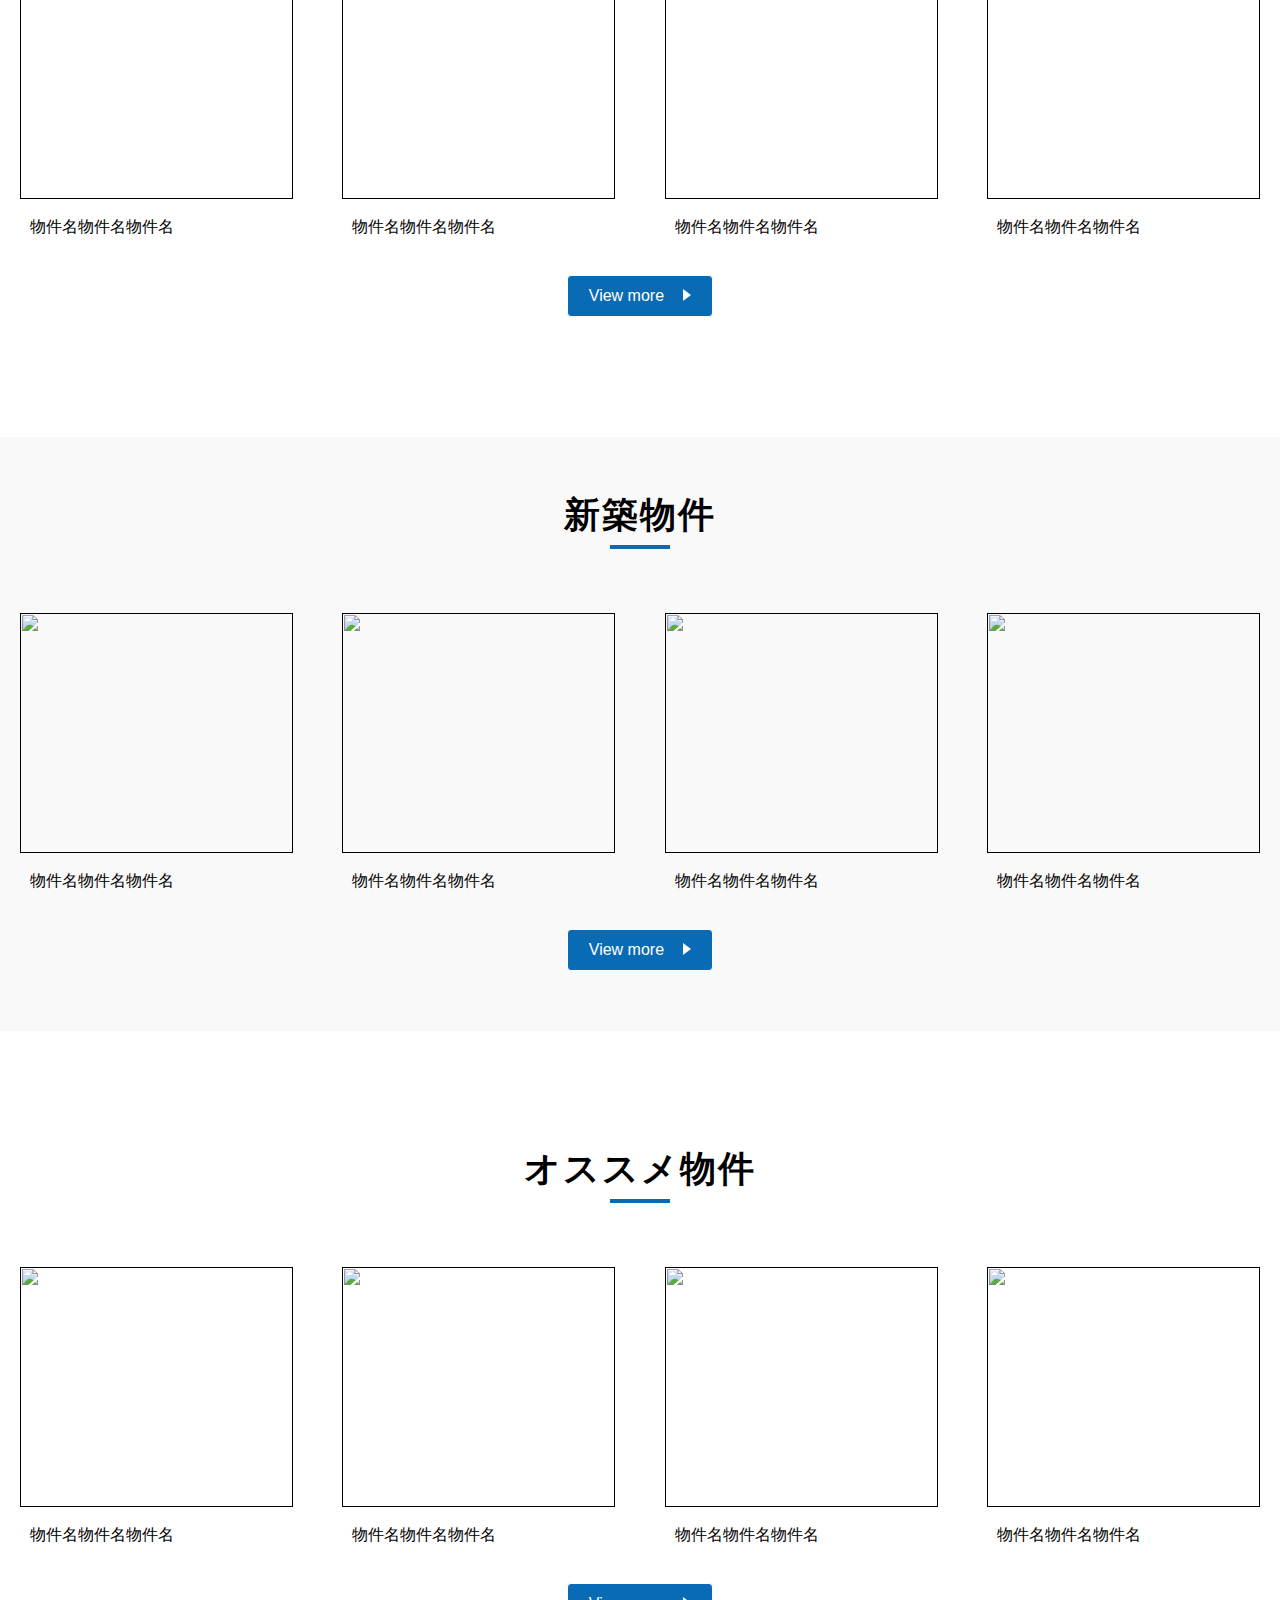
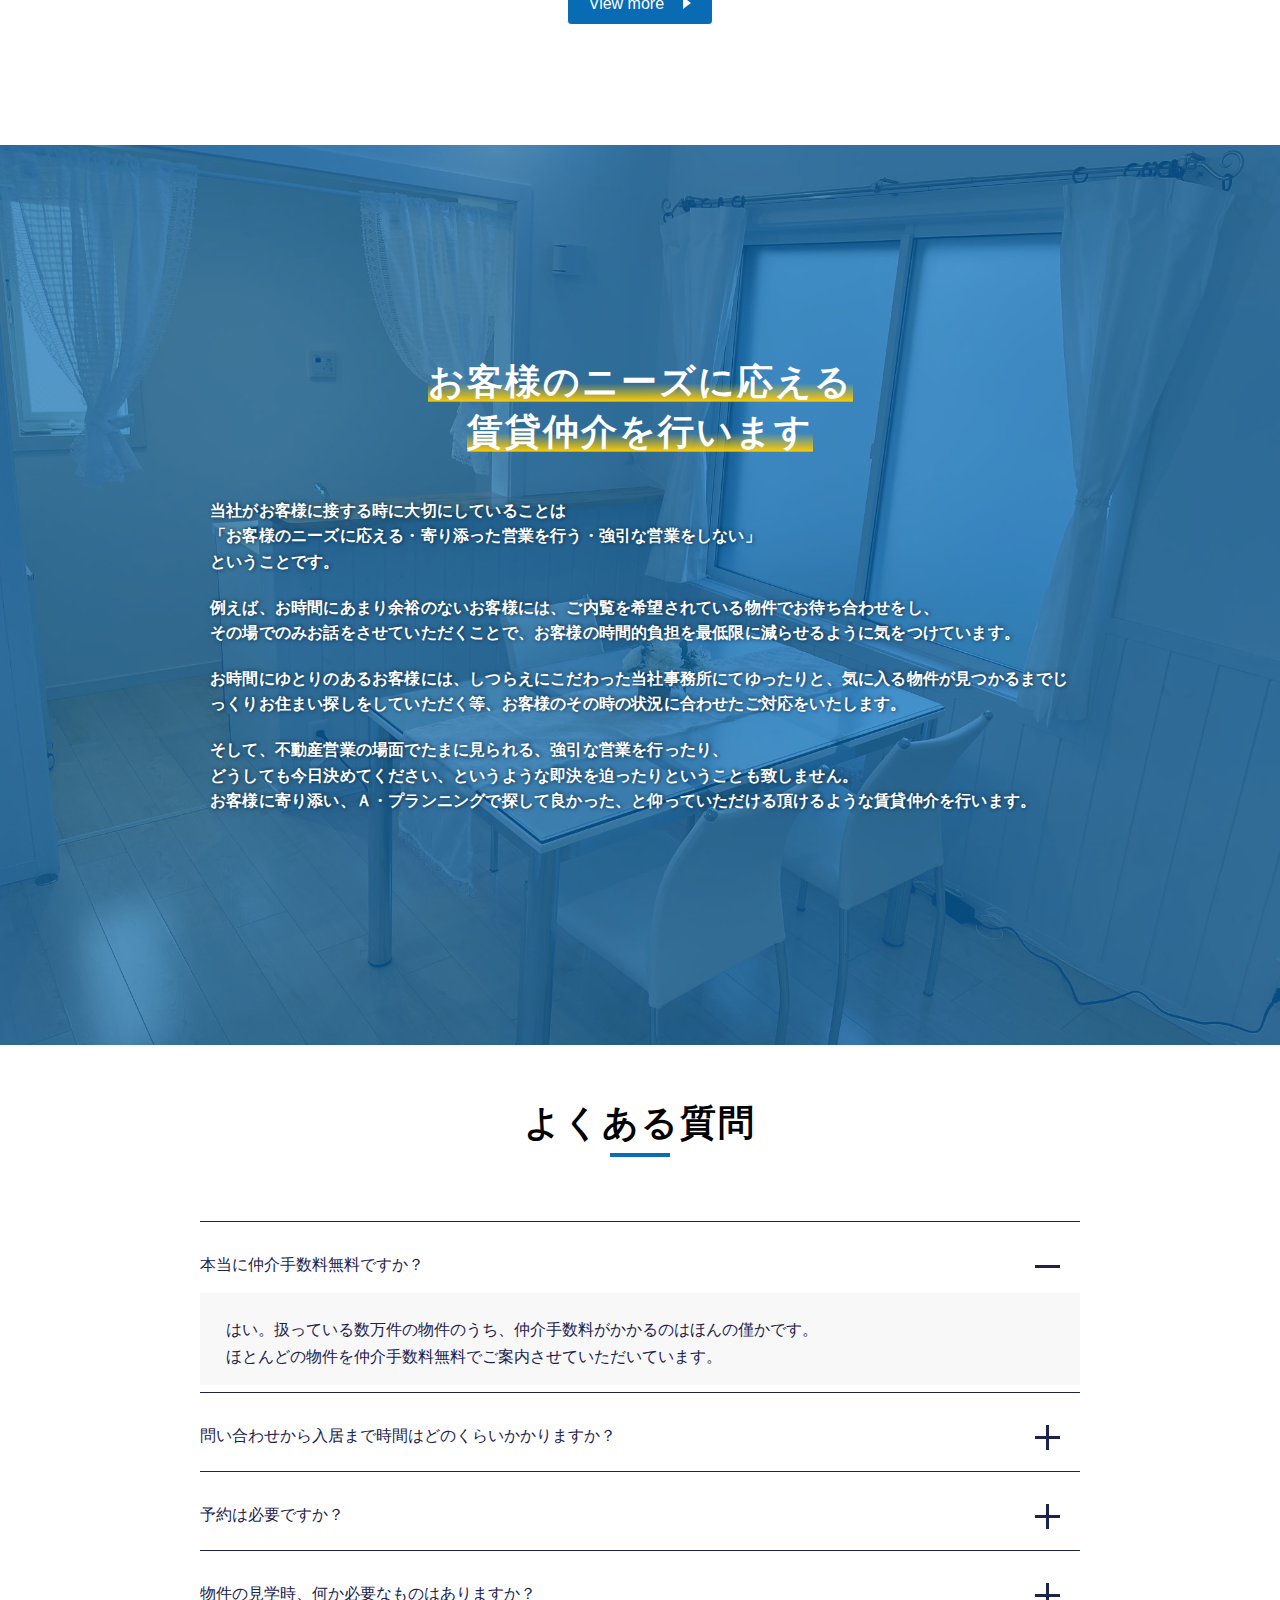
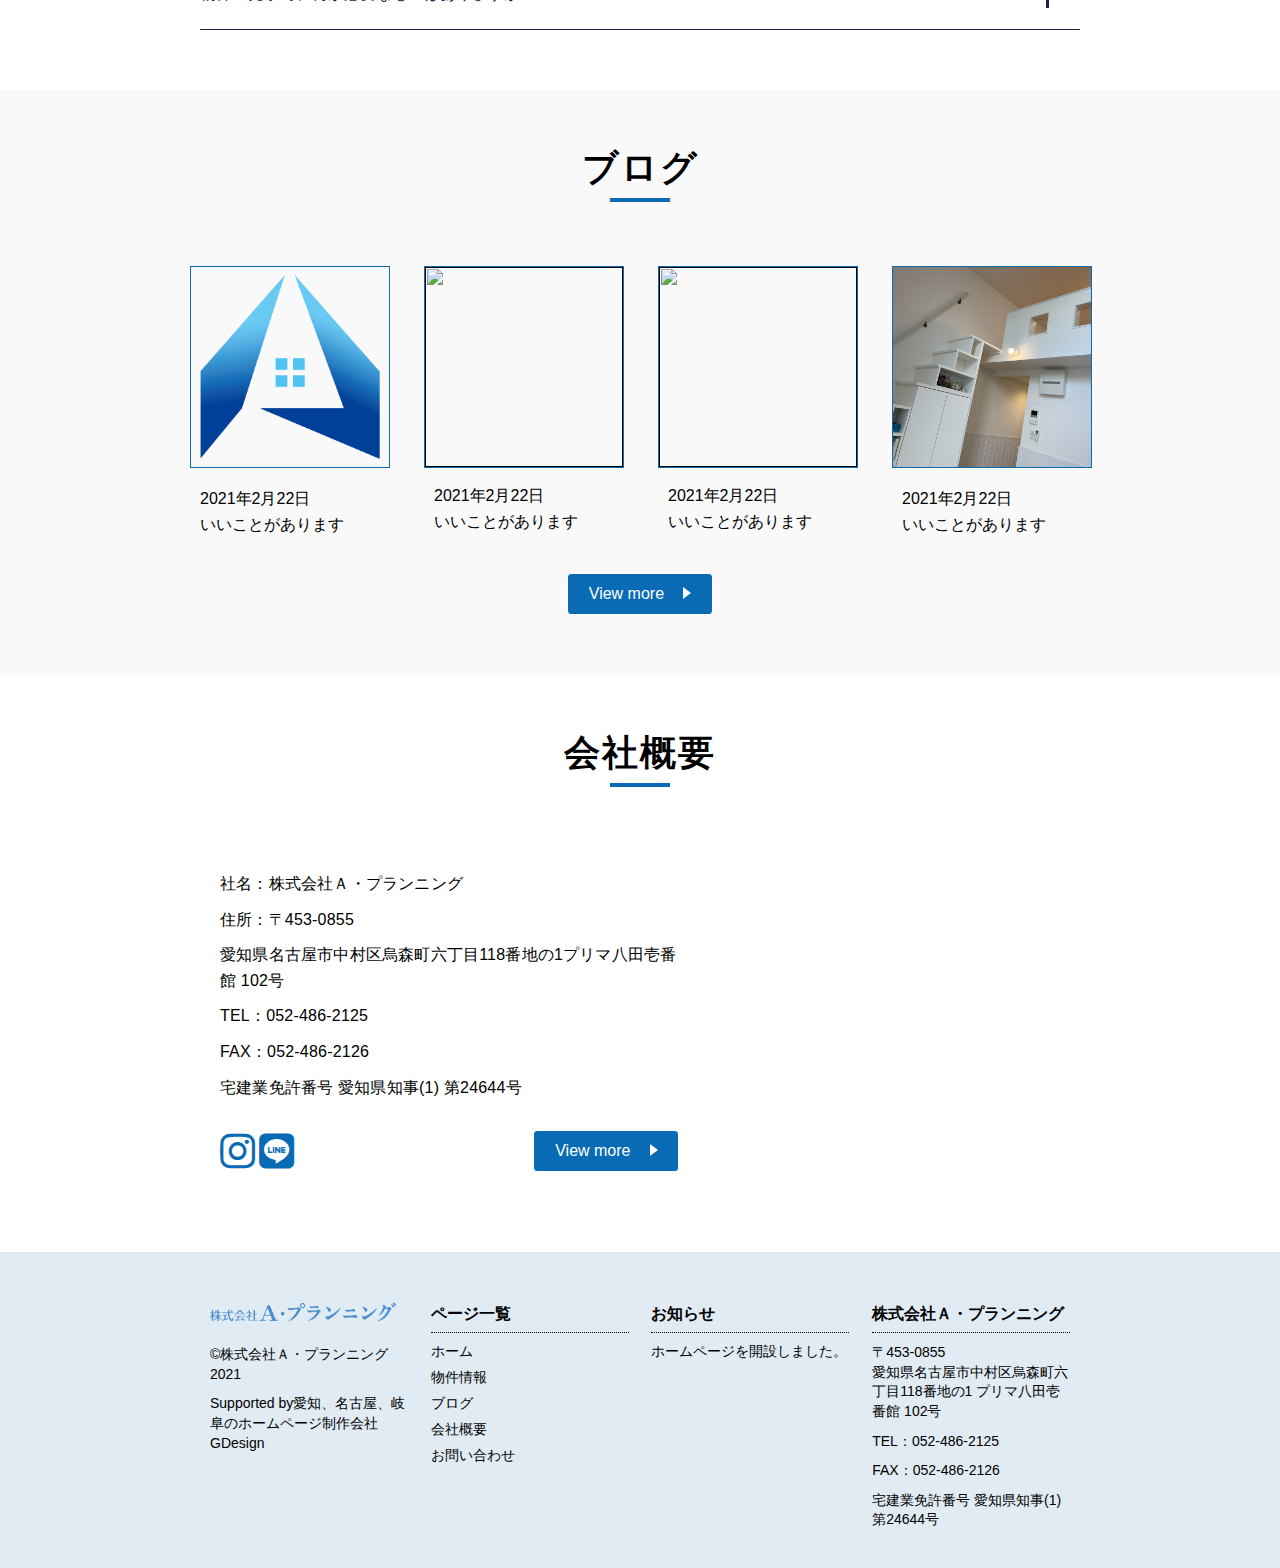
==== commit a2af7284: "Add files via upload" ====
--- a/index.html
+++ b/index.html
@@ -119,25 +119,25 @@
       <h2 class="newitems__title title ba">新着物件</h2>
       <div class="newitems__wrapper section__wrapper">
         <figure class="newitem item">
-          <img src="img/IMG_8780.JPG" alt="" class="newitem__image image">
-          <figcaption class="newitem__name name">物件名物件名物件名</figcaption>
+          <a href=""><img src="img/IMG_8780.JPG" alt="" class="newitem__image image"></a>
+          <figcaption class="newitem__name name"><a href="">物件名物件名物件名</a></figcaption>
         </figure>
         <figure class="newitem item">
-          <img src="img/IMG_8788.JPG" alt="" class="newitem__image image">
-          <figcaption class="newitem__name name">物件名物件名物件名</figcaption>
+          <a href=""><img src="img/IMG_8788.JPG" alt="" class="newitem__image image"></a>
+          <figcaption class="newitem__name name"><a href="">物件名物件名物件名</a></figcaption>
         </figure>
         <figure class="newitem item">
-          <img src="img/IMG_8780.JPG" alt="" class="newitem__image image">
-          <figcaption class="newitem__name name">物件名物件名物件名</figcaption>
+          <a href=""><img src="img/IMG_8780.JPG" alt="" class="newitem__image image"></a>
+          <figcaption class="newitem__name name"><a href="">物件名物件名物件名</a></figcaption>
         </figure>
         <figure class="newitem item">
-          <img src="img/IMG_8788.JPG" alt="" class="newitem__image image">
-          <figcaption class="newitem__name name">物件名物件名物件名</figcaption>
+          <a href=""><img src="img/IMG_8788.JPG" alt="" class="newitem__image image"></a>
+          <figcaption class="newitem__name name"><a href="">物件名物件名物件名</a></figcaption>
         </figure>
       </div>
       <!-- pagenation -->
       <!-- viewmore -->
-      <a href="" class="newitem__button button">View more</a>
+      <a href="./archive-items.html" class="newitem__button button">View more</a>
     </section>
 
     <section class="pickups section">
@@ -145,25 +145,25 @@
         <h2 class="pickups__title title ba">新築物件</h2>
         <div class="pickups__wrapper section__wrapper">
           <figure class="pickup item">
-            <img src="img/IMG_8788.JPG" alt="" class="pickup__image image">
-            <figcaption class="pickup__name name">物件名物件名物件名</figcaption>
+            <a href=""><img src="img/IMG_8788.JPG" alt="" class="pickup__image image"></a>
+            <figcaption class="pickup__name name"><a href="">物件名物件名物件名</a></figcaption>
           </figure>
           <figure class="pickup item">
-            <img src="img/IMG_8780.JPG" alt="" class="pickup__image image">
-            <figcaption class="pickup__name name">物件名物件名物件名</figcaption>
+            <a href=""><img src="img/IMG_8780.JPG" alt="" class="pickup__image image"></a>
+            <figcaption class="pickup__name name"><a href="">物件名物件名物件名</a></figcaption>
           </figure>
           <figure class="pickup item">
-            <img src="img/IMG_8788.JPG" alt="" class="pickup__image image">
-            <figcaption class="pickup__name name">物件名物件名物件名</figcaption>
+            <a href=""><img src="img/IMG_8788.JPG" alt="" class="pickup__image image"></a>
+            <figcaption class="pickup__name name"><a href="">物件名物件名物件名</a></figcaption>
           </figure>
           <figure class="pickup item">
-            <img src="img/IMG_8780.JPG" alt="" class="pickup__image image">
-            <figcaption class="pickup__name name">物件名物件名物件名</figcaption>
+            <a href=""><img src="img/IMG_8780.JPG" alt="" class="pickup__image image"></a>
+            <figcaption class="pickup__name name"><a href="">物件名物件名物件名</a></figcaption>
           </figure>
         </div>
         <!-- pagenation -->
         <!-- viewmore -->
-        <a href="" class="pickup__button button">View more</a>
+        <a href="./archive-items.html" class="pickup__button button">View more</a>
       </div>
     </section>
 
@@ -171,25 +171,25 @@
       <h2 class="recommends__title title ba">オススメ物件</h2>
       <div class="recommends__wrapper section__wrapper">
         <figure class="recommend item">
-          <img src="img/IMG_8780.JPG" alt="" class="recommend__image image">
-          <figcaption class="recommend__name name">物件名物件名物件名</figcaption>
+          <a href=""><img src="img/IMG_8780.JPG" alt="" class="recommend__image image"></a>
+          <figcaption class="recommend__name name"><a href="">物件名物件名物件名</a></figcaption>
         </figure>
         <figure class="recommend item">
-          <img src="img/IMG_8788.JPG" alt="" class="recommend__image image">
-          <figcaption class="recommend__name name">物件名物件名物件名</figcaption>
+          <a href=""><img src="img/IMG_8788.JPG" alt="" class="recommend__image image"></a>
+          <figcaption class="recommend__name name"><a href="">物件名物件名物件名</a></figcaption>
         </figure>
         <figure class="recommend item">
-          <img src="img/IMG_8780.JPG" alt="" class="recommend__image image">
-          <figcaption class="recommend__name name">物件名物件名物件名</figcaption>
+          <a href=""><img src="img/IMG_8780.JPG" alt="" class="recommend__image image"></a>
+          <figcaption class="recommend__name name"><a href="">物件名物件名物件名</a></figcaption>
         </figure>
         <figure class="recommend item">
-          <img src="img/IMG_8788.JPG" alt="" class="recommend__image image">
-          <figcaption class="recommend__name name">物件名物件名物件名</figcaption>
+          <a href=""><img src="img/IMG_8788.JPG" alt="" class="recommend__image image"></a>
+          <figcaption class="recommend__name name"><a href="">物件名物件名物件名</a></figcaption>
         </figure>
       </div>
       <!-- pagenation -->
       <!-- viewmore -->
-      <a href="" class="recommend__button button">View more</a>
+      <a href="./archive-items.html" class="recommend__button button">View more</a>
     </section>
 
     <section class="btm--message">
@@ -242,28 +242,28 @@
       <h2 class="blog__title title ba">ブログ</h2>
       <div class="blog__wrapper">
         <div class="blog__container">
-          <img src="img/main-logo.png" alt="" class="blog__image">
+          <a href=""><img src="img/main-logo.png" alt="" class="blog__image"></a>
           <p class="blog__date">2021年2月22日</p>
-          <p class="blog__name">いいことがあります</p>
+          <p class="blog__name"><a href="">いいことがあります</a></p>
         </div>
         <div class="blog__container">
-          <img src="img/IMG_8797.JPG" alt="" class="blog__image">
+          <a href=""><img src="img/IMG_8797.JPG" alt="" class="blog__image"></a>
           <p class="blog__date">2021年2月22日</p>
-          <p class="blog__name">いいことがあります</p>
+          <p class="blog__name"><a href="">いいことがあります</a></p>
         </div>
         <div class="blog__container">
-          <img src="img/S__3104800.jpg" alt="" class="blog__image">
+          <a href=""><img src="img/S__3104800.jpg" alt="" class="blog__image"></a>
           <p class="blog__date">2021年2月22日</p>
-          <p class="blog__name">いいことがあります</p>
+          <p class="blog__name"><a href="">いいことがあります</a></p>
         </div>
         <div class="blog__container">
-          <img src="img/S__3104805.jpg" alt="" class="blog__image">
+          <a href=""><img src="img/S__3104805.jpg" alt="" class="blog__image"></a>
           <p class="blog__date">2021年2月22日</p>
-          <p class="blog__name">いいことがあります</p>
+          <p class="blog__name"><a href="">いいことがあります</a></p>
         </div>
         <!-- pagenation -->
       </div>
-      <a href="" class="blog__button">View more</a>
+      <a href="./archive-blogs.html" class="blog__button">View more</a>
     </section>
 
     <section class="about">
@@ -287,7 +287,7 @@
                 <i class="fab fa-line large"></i>
               </a>
             </div>
-            <a href="" class="about__button">View more</a>
+            <a href="./page-company.html" class="about__button">View more</a>
           </div>
         </div>
         <!-- google map-->
--- a/style.css
+++ b/style.css
@@ -15,6 +15,10 @@
 body {
   font-family: "游ゴシック体", "Yu Gothic", "ヒラギノ角ゴ Pro", "Hiragino Kaku Gothic Pro", "メイリオ", "Meiryo UI", "MS Pゴシック", "MS PGothic", sans-serif;
   font-size: 16px;
+}
+
+a {
+  color: #000000;
 }
 
 .dn {
